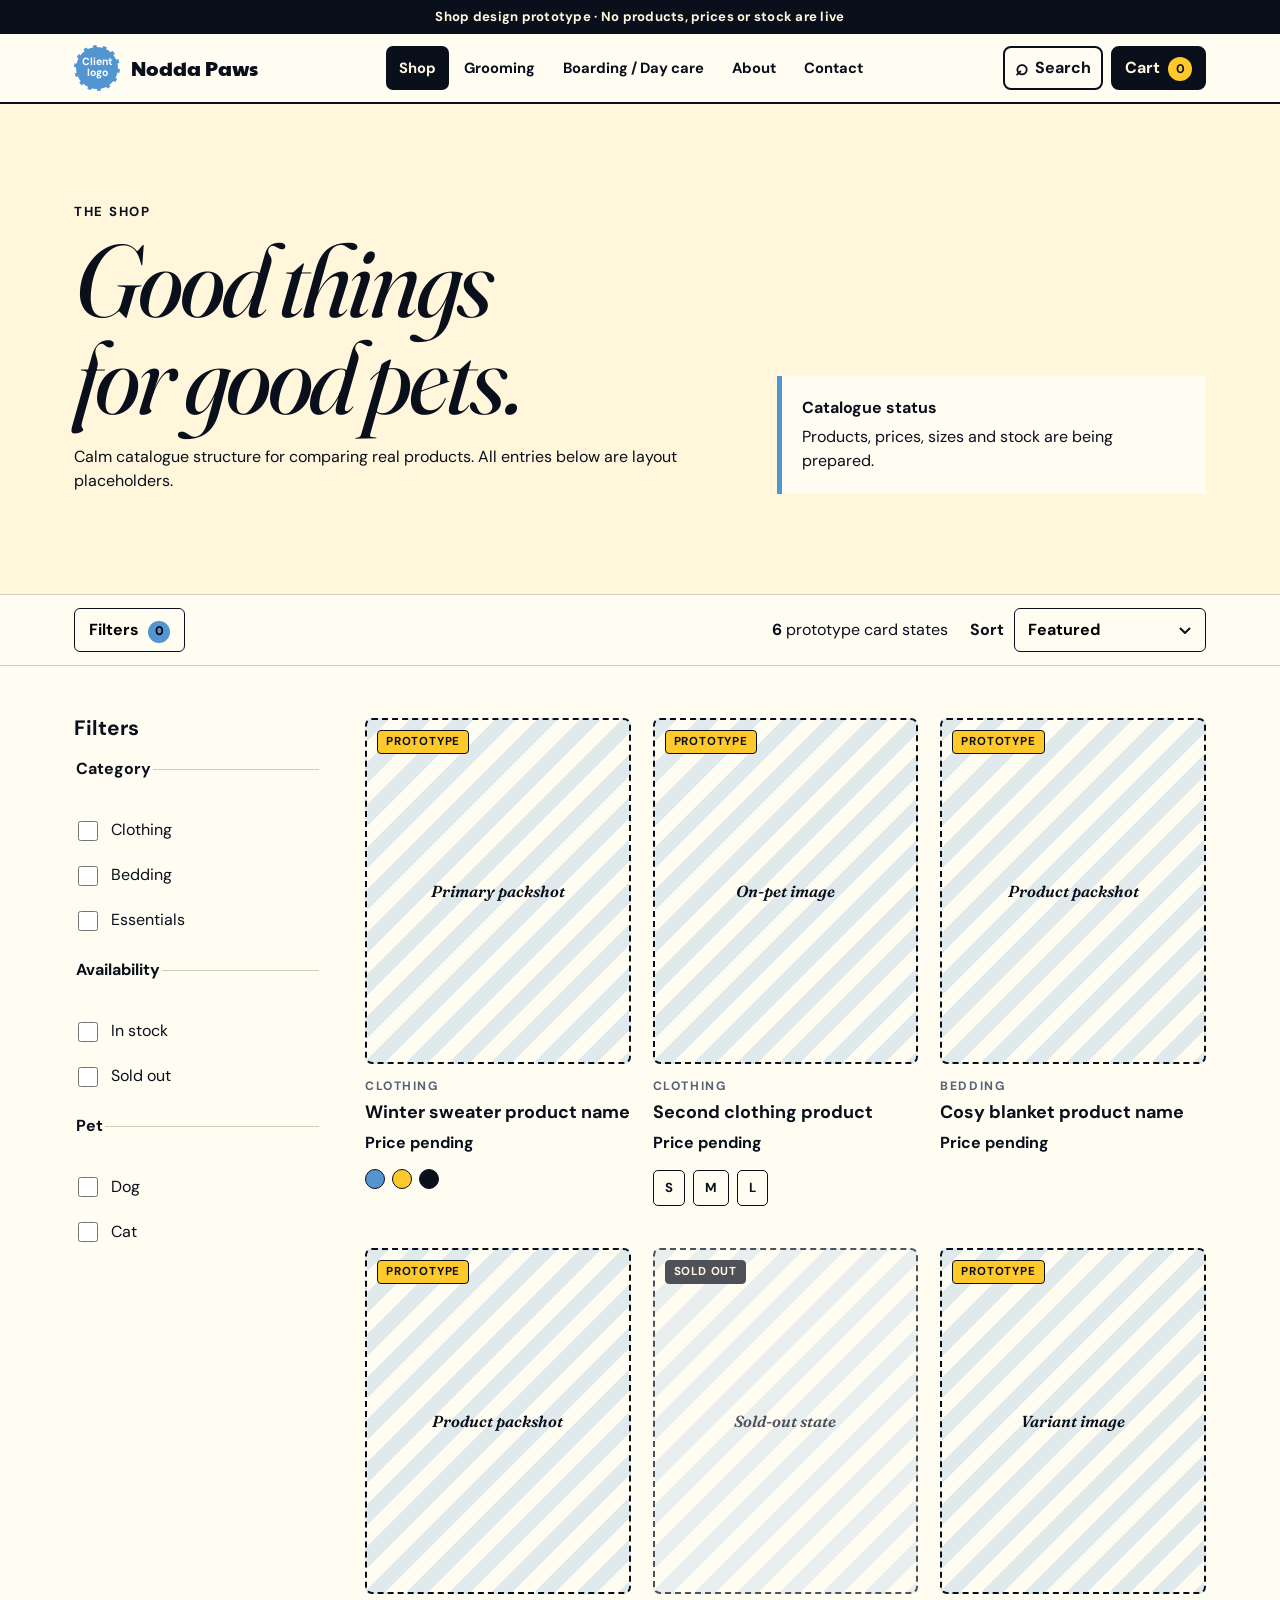
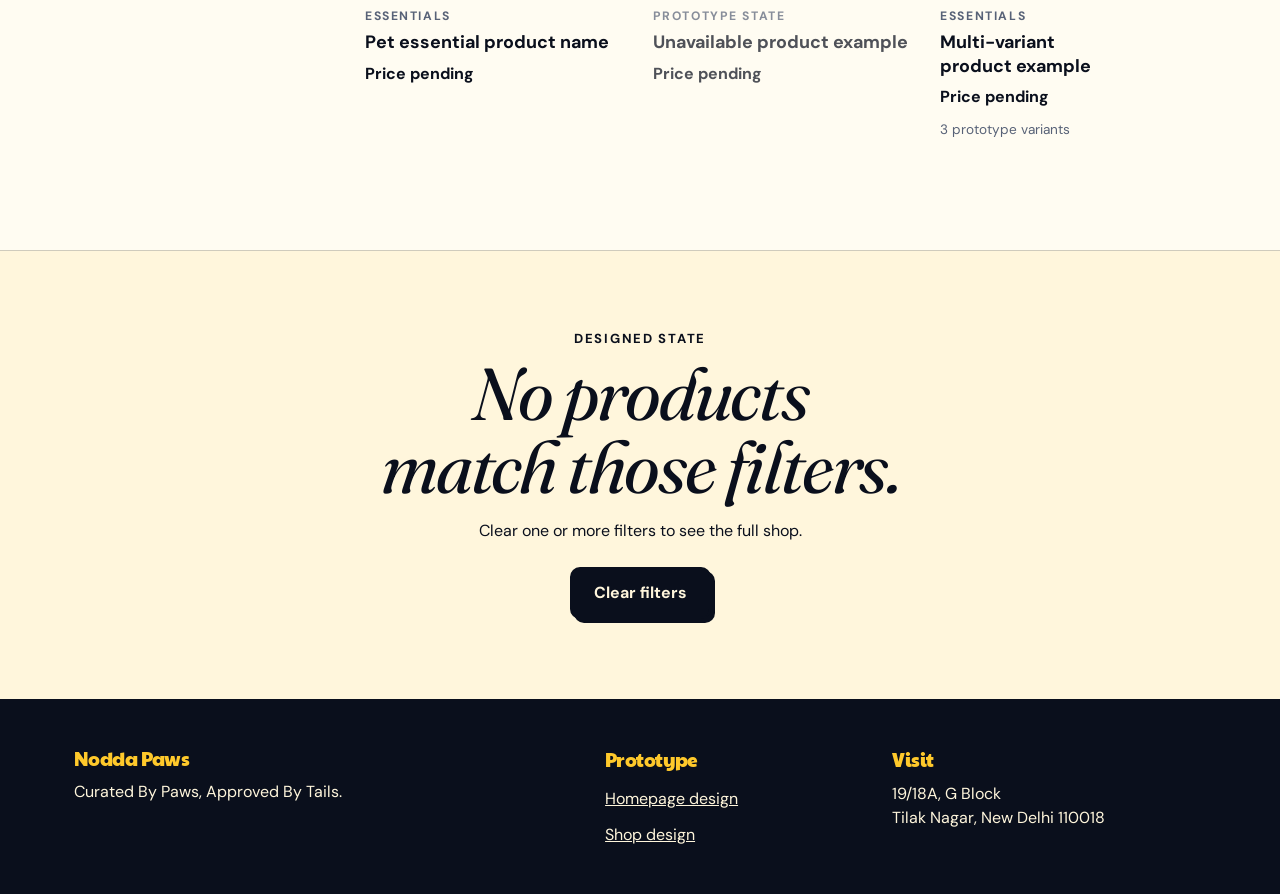
==== prototype/shop.html @ acd57733 "Start frontend design prototype Co-Authored-By: Codex <noreply@openai.com>" ====
<!doctype html>
<html lang="en-IN">
<head>
  <meta charset="utf-8">
  <meta name="viewport" content="width=device-width, initial-scale=1">
  <meta name="description" content="Shop listing design prototype for Nodda Paws.">
  <title>Shop — Nodda Paws design prototype</title>
  <link rel="preconnect" href="https://fonts.googleapis.com">
  <link rel="preconnect" href="https://fonts.gstatic.com" crossorigin>
  <link href="https://fonts.googleapis.com/css2?family=DM+Sans:opsz,wght@9..40,400;9..40,600;9..40,700&family=Fraunces:ital,opsz,wght@1,9..144,600&family=Paytone+One&display=swap" rel="stylesheet">
  <link rel="stylesheet" href="styles.css">
  <script src="app.js" defer></script>
</head>
<body class="catalogue-page">
  <a class="skip-link" href="#main">Skip to content</a>
  <div class="prototype-bar" role="note">Shop design prototype · No products, prices or stock are live</div>

  <header class="site-header catalogue-header" data-header>
    <div class="shell header-row">
      <a class="brand" href="index.html" aria-label="Nodda Paws prototype home">
        <span class="logo-placeholder" aria-hidden="true">Client<br>logo</span>
        <span class="brand-name">Nodda Paws</span>
      </a>
      <nav class="desktop-nav" aria-label="Primary navigation">
        <a href="shop.html" aria-current="page">Shop</a>
        <a href="index.html#services">Grooming</a>
        <a href="index.html#services">Boarding / Day care</a>
        <a href="index.html#about">About</a>
        <a href="index.html#visit">Contact</a>
      </nav>
      <div class="header-actions">
        <button class="icon-action search-trigger" type="button" aria-label="Open product search"><span aria-hidden="true">⌕</span><span class="action-label">Search</span></button>
        <button class="cart-action" type="button">Cart <span class="cart-count" aria-label="0 items">0</span></button>
        <button class="menu-trigger" type="button" aria-expanded="false" aria-controls="mobile-menu">Menu</button>
      </div>
    </div>
    <nav class="mobile-menu" id="mobile-menu" aria-label="Mobile navigation" hidden>
      <a href="shop.html">Shop</a><a href="index.html#services">Grooming</a><a href="index.html#services">Boarding / Day care</a><a href="index.html#about">About</a><a href="index.html#visit">Contact</a>
    </nav>
  </header>

  <main id="main">
    <section class="catalogue-hero">
      <div class="shell catalogue-hero-grid">
        <div>
          <p class="eyebrow">The shop</p>
          <h1>Good things for good pets.</h1>
          <p>Calm catalogue structure for comparing real products. All entries below are layout placeholders.</p>
        </div>
        <div class="catalogue-note">
          <strong>Catalogue status</strong>
          <span>Products, prices, sizes and stock are being prepared.</span>
        </div>
      </div>
    </section>

    <section class="catalogue-toolbar" aria-label="Product controls">
      <div class="shell toolbar-row">
        <button class="filter-trigger" type="button" aria-expanded="false" aria-controls="filter-panel">Filters <span class="filter-count">0</span></button>
        <p><strong>6</strong> prototype card states</p>
        <label class="sort-control">Sort
          <select>
            <option>Featured</option>
            <option>Price: low to high</option>
            <option>Price: high to low</option>
            <option>Newest</option>
          </select>
        </label>
      </div>
    </section>

    <div class="shell shop-layout">
      <aside class="filter-panel" id="filter-panel" aria-label="Product filters">
        <div class="filter-heading"><h2>Filters</h2><button class="filter-close" type="button">Close</button></div>
        <fieldset>
          <legend>Category</legend>
          <label><input type="checkbox"> Clothing</label>
          <label><input type="checkbox"> Bedding</label>
          <label><input type="checkbox"> Essentials</label>
        </fieldset>
        <fieldset>
          <legend>Availability</legend>
          <label><input type="checkbox"> In stock</label>
          <label><input type="checkbox"> Sold out</label>
        </fieldset>
        <fieldset>
          <legend>Pet</legend>
          <label><input type="checkbox"> Dog</label>
          <label><input type="checkbox"> Cat</label>
        </fieldset>
        <button class="button button-ink apply-filters" type="button">Apply prototype filters</button>
      </aside>

      <section class="catalogue-results" aria-labelledby="results-title">
        <h2 class="visually-hidden" id="results-title">Prototype products</h2>
        <div class="catalogue-grid">
          <article class="catalogue-card">
            <div class="catalogue-media photo-placeholder"><span>Primary packshot</span><span class="card-badge">Prototype</span></div>
            <div class="catalogue-card-info">
              <p class="product-kicker">Clothing</p><h3>Winter sweater product name</h3><p class="product-price">Price pending</p>
              <div class="swatches" aria-label="Colour options"><span class="swatch swatch-sky"></span><span class="swatch swatch-sun"></span><span class="swatch swatch-ink"></span></div>
            </div>
          </article>
          <article class="catalogue-card">
            <div class="catalogue-media photo-placeholder"><span>On-pet image</span><span class="card-badge">Prototype</span></div>
            <div class="catalogue-card-info">
              <p class="product-kicker">Clothing</p><h3>Second clothing product</h3><p class="product-price">Price pending</p>
              <div class="size-preview"><span>S</span><span>M</span><span>L</span></div>
            </div>
          </article>
          <article class="catalogue-card">
            <div class="catalogue-media photo-placeholder"><span>Product packshot</span><span class="card-badge">Prototype</span></div>
            <div class="catalogue-card-info"><p class="product-kicker">Bedding</p><h3>Cosy blanket product name</h3><p class="product-price">Price pending</p></div>
          </article>
          <article class="catalogue-card">
            <div class="catalogue-media photo-placeholder"><span>Product packshot</span><span class="card-badge">Prototype</span></div>
            <div class="catalogue-card-info"><p class="product-kicker">Essentials</p><h3>Pet essential product name</h3><p class="product-price">Price pending</p></div>
          </article>
          <article class="catalogue-card sold-out-card">
            <div class="catalogue-media photo-placeholder"><span>Sold-out state</span><span class="card-badge sold-out">Sold out</span></div>
            <div class="catalogue-card-info"><p class="product-kicker">Prototype state</p><h3>Unavailable product example</h3><p class="product-price">Price pending</p></div>
          </article>
          <article class="catalogue-card">
            <div class="catalogue-media photo-placeholder"><span>Variant image</span><span class="card-badge">Prototype</span></div>
            <div class="catalogue-card-info"><p class="product-kicker">Essentials</p><h3>Multi-variant product example</h3><p class="product-price">Price pending</p><p class="variant-note">3 prototype variants</p></div>
          </article>
        </div>
      </section>
    </div>

    <section class="catalogue-empty-preview">
      <div class="shell empty-state">
        <p class="eyebrow">Designed state</p>
        <h2>No products match those filters.</h2>
        <p>Clear one or more filters to see the full shop.</p>
        <button class="button button-ink" type="button">Clear filters</button>
      </div>
    </section>
  </main>

  <footer class="site-footer compact-footer">
    <div class="shell footer-grid">
      <div><h2>Nodda Paws</h2><p>Curated By Paws, Approved By Tails.</p></div>
      <div><h3>Prototype</h3><a href="index.html">Homepage design</a><a href="shop.html">Shop design</a></div>
      <div><h3>Visit</h3><p>19/18A, G Block<br>Tilak Nagar, New Delhi 110018</p></div>
    </div>
  </footer>

  <nav class="mobile-dock" aria-label="Quick actions"><a href="index.html">Home</a><a href="tel:+919650767651">Call</a><button type="button" class="dock-cart">Cart <span class="cart-count">0</span></button></nav>

  <dialog class="search-dialog" aria-labelledby="search-title">
    <form method="dialog" class="dialog-top"><h2 id="search-title">Search the shop</h2><button type="submit" class="close-button">Close</button></form>
    <label for="prototype-search">Product search prototype</label>
    <input id="prototype-search" type="search" placeholder="Try “winter sweater”" autocomplete="off">
    <p>Search connects to the real catalogue during the commerce build.</p>
  </dialog>
</body>
</html>
---- prototype/styles.css ----
:root {
  --sun: #ffc92b;
  --sun-soft: #f1dc49;
  --sky: #5395d0;
  --sky-dark: #2c6fae;
  --ink: #0a0f1c;
  --cream: #fff6dc;
  --paper: #fffcf2;
  --pink: #ff8dbf;
  --mist: #aebbd0;
  --line: 2.5px solid var(--ink);
  --shadow-sm: 4px 4px 0 var(--ink);
  --shadow-md: 8px 8px 0 var(--ink);
  --radius: 10px;
  --shell: 1200px;
  --gutter: clamp(18px, 4vw, 34px);
  --display: "Paytone One", system-ui, sans-serif;
  --body: "DM Sans", system-ui, sans-serif;
  --accent: "Fraunces", Georgia, serif;
}

* { box-sizing: border-box; }
html { scroll-behavior: smooth; }
body { margin: 0; background: var(--paper); color: var(--ink); font: 400 1rem/1.55 var(--body); }
body.menu-open { overflow: hidden; }
a { color: inherit; }
button, input, select { font: inherit; }
button, a { -webkit-tap-highlight-color: transparent; }
img, svg { display: block; max-width: 100%; }
:focus-visible { outline: 3px solid var(--ink); outline-offset: 3px; }
.poster-blue :focus-visible, .feed-section :focus-visible, .visit-section :focus-visible, .site-footer :focus-visible { outline-color: var(--sun); }
.shell { width: min(100%, var(--shell)); margin-inline: auto; padding-inline: var(--gutter); }
.visually-hidden { position: absolute; width: 1px; height: 1px; overflow: hidden; clip: rect(0 0 0 0); white-space: nowrap; }
.skip-link { position: fixed; z-index: 1000; left: 12px; top: -80px; padding: 12px 16px; background: var(--ink); color: white; }
.skip-link:focus { top: 12px; }

h1, h2, h3 { margin: 0; font-family: var(--display); font-weight: 400; letter-spacing: -.03em; text-wrap: balance; }
h1 { font-size: clamp(3.25rem, 9vw, 7rem); line-height: .9; }
h2 { font-size: clamp(2.35rem, 6vw, 4.6rem); line-height: .98; }
h3 { font-size: clamp(1.35rem, 2.5vw, 2rem); line-height: 1.05; }
p { margin: 0; }
.fraunces { font: italic 600 1.12rem/1.45 var(--accent); }
.eyebrow, .meta-label, .product-kicker { margin: 0 0 12px; font-size: .82rem; font-weight: 700; letter-spacing: .13em; line-height: 1.2; text-transform: uppercase; }
.dark-label, .light-label { display: inline-block; padding: 7px 10px; border-radius: 5px; }
.dark-label { background: var(--ink); color: var(--sun); }
.light-label { border: 2px solid currentColor; }
.large-copy { font-size: clamp(1.08rem, 2vw, 1.35rem); line-height: 1.55; }

.prototype-bar { min-height: 34px; display: grid; place-items: center; padding: 7px var(--gutter); background: var(--ink); color: var(--cream); font-size: .82rem; font-weight: 700; text-align: center; letter-spacing: .02em; }
.site-header { position: sticky; z-index: 50; top: 0; background: var(--sun); border-bottom: var(--line); }
.catalogue-header { background: var(--paper); }
.header-row { min-height: 68px; display: flex; align-items: center; justify-content: space-between; gap: 22px; }
.brand { display: flex; align-items: center; gap: 11px; text-decoration: none; min-width: max-content; }
.logo-placeholder { width: 46px; height: 46px; display: grid; place-items: center; border: 2px dashed currentColor; border-radius: 50%; background: var(--sky); color: white; font-size: .65rem; font-weight: 700; line-height: 1.05; text-align: center; }
.brand-name { font: 400 1.25rem/1 var(--display); }
.desktop-nav { display: flex; align-items: center; gap: 2px; }
.desktop-nav a { min-height: 44px; display: inline-flex; align-items: center; padding: 0 13px; border-radius: 7px; font-size: .92rem; font-weight: 700; text-decoration: none; }
.desktop-nav a:hover, .desktop-nav a[aria-current="page"] { background: var(--ink); color: var(--cream); }
.header-actions { display: flex; align-items: center; gap: 8px; }
.icon-action, .cart-action, .menu-trigger { min-height: 44px; border: 2px solid var(--ink); border-radius: 8px; background: transparent; color: var(--ink); font-weight: 700; text-decoration: none; cursor: pointer; }
.icon-action { display: inline-flex; align-items: center; gap: 7px; padding: 0 10px; }
.icon-action > span:first-child { font-size: 1.4rem; line-height: 1; }
.cart-action { padding: 0 12px; background: var(--ink); color: var(--cream); }
.cart-count { min-width: 24px; min-height: 24px; display: inline-grid; place-items: center; margin-left: 4px; border-radius: 50%; background: var(--sun); color: var(--ink); font-size: .78rem; }
.menu-trigger { display: none; padding: 0 14px; }
.mobile-menu { position: absolute; z-index: 40; top: 100%; left: 0; right: 0; height: calc(100dvh - 62px); padding: 22px var(--gutter) 100px; background: var(--sun); overflow: auto; }
.mobile-menu a { min-height: 62px; display: flex; align-items: center; border-bottom: 2px solid var(--ink); font: 400 1.8rem/1 var(--display); text-decoration: none; }

.button { min-height: 52px; display: inline-flex; align-items: center; justify-content: center; padding: 0 22px; border: var(--line); border-radius: var(--radius); font-weight: 700; text-align: center; text-decoration: none; box-shadow: var(--shadow-sm); transition: transform 160ms ease, box-shadow 160ms ease; }
.button:hover { transform: translate(-2px, -2px); box-shadow: 6px 6px 0 var(--ink); }
.button:active { transform: translate(3px, 3px); box-shadow: 1px 1px 0 var(--ink); }
.button-ink { background: var(--ink); color: var(--cream); }
.button-paper { background: var(--paper); color: var(--ink); }
.button-sun { background: var(--sun); color: var(--ink); }
.button-sky { background: var(--sky); color: var(--ink); }
.button-outline-light { border-color: var(--cream); background: transparent; color: var(--cream); box-shadow: 4px 4px 0 var(--cream); }
.button-outline-light:hover { box-shadow: 6px 6px 0 var(--cream); }
.button-row { display: flex; flex-wrap: wrap; gap: 14px; }
.text-link { min-height: 44px; display: inline-flex; align-items: center; font-weight: 700; text-underline-offset: 5px; text-decoration-thickness: 2px; }

.hero { position: relative; min-height: 720px; padding: 110px 0 0; overflow: hidden; isolation: isolate; background: var(--sun); }
.hero::before { content: ""; position: absolute; z-index: -1; inset: 0; background: radial-gradient(circle, rgba(10,15,28,.18) 1.2px, transparent 1.4px) 0 0 / 17px 17px; mask-image: linear-gradient(120deg, transparent 35%, black); }
.awning { position: absolute; left: 0; right: 0; top: 0; height: 54px; background: repeating-linear-gradient(90deg, var(--sky) 0 48px, var(--cream) 48px 96px); border-bottom: 4px solid var(--ink); }
.awning::after { content: ""; position: absolute; inset: 28px 0 -22px; background: radial-gradient(circle at 24px 0, var(--sky) 23px, transparent 24px) 0 0 / 96px 48px repeat-x, radial-gradient(circle at 72px 0, var(--cream) 23px, transparent 24px) 0 0 / 96px 48px repeat-x; }
.hero-grid { display: grid; grid-template-columns: minmax(0, 1.15fr) minmax(380px, .85fr); align-items: end; gap: clamp(40px, 6vw, 88px); }
.hero-copy { padding-bottom: 88px; }
.hero h1 { max-width: 10ch; margin-bottom: 24px; text-shadow: 3px 3px 0 var(--cream); }
.hero h1 span { display: inline-block; margin-top: .08em; padding: 0 .12em .08em; border-radius: 5px; background: var(--sky); color: var(--cream); text-shadow: none; transform: rotate(-1deg); }
.hero-intro { max-width: 38rem; margin-bottom: 28px; font-size: clamp(1.05rem, 2vw, 1.3rem); font-weight: 600; }
.rating-badge { width: fit-content; min-height: 48px; display: flex; align-items: center; gap: 12px; margin-top: 26px; padding: 8px 13px; border: var(--line); border-radius: 8px; background: var(--cream); box-shadow: var(--shadow-sm); text-decoration: none; font-size: .88rem; }
.rating-badge small { display: block; color: #51596b; font-size: .75rem; }
.stars { color: #a94930; letter-spacing: .04em; }
.hero-visual { position: relative; min-height: 570px; display: grid; align-items: end; justify-items: center; }
.door-frame { width: min(100%, 380px); height: 520px; padding: 18px 18px 0; border: 7px solid var(--ink); border-bottom: 0; border-radius: 190px 190px 0 0; background: var(--sky); box-shadow: 0 0 0 10px var(--cream), 0 0 0 14px var(--ink); }
.door-frame .photo-placeholder { width: 100%; height: 100%; border-radius: 170px 170px 0 0; }
.sticker, .tag { position: absolute; z-index: 2; border: var(--line); box-shadow: var(--shadow-sm); font-weight: 700; }
.sticker { top: 13%; right: -2%; padding: 9px 13px; border-radius: 7px; text-transform: uppercase; letter-spacing: .08em; transform: rotate(7deg); }
.sticker-pink { background: var(--pink); }
.tag { top: 23%; left: -10%; padding: 11px 15px 11px 32px; border-radius: 8px 8px 8px 30px; background: var(--cream); transform: rotate(-8deg); }
.tag::before { content: ""; position: absolute; left: 11px; top: 50%; width: 10px; height: 10px; margin-top: -5px; border-radius: 50%; background: var(--ink); }

.ticker { position: relative; z-index: 3; margin-top: -4px; overflow: hidden; border-block: 3px solid var(--ink); background: var(--ink); color: var(--sun); box-shadow: 0 6px 0 var(--sky); font: 400 clamp(1.1rem, 2.5vw, 1.55rem)/1 var(--display); white-space: nowrap; transform: rotate(-.7deg); }
.ticker div { width: max-content; padding: 17px 12px; }
.ticker b { padding-inline: 17px; color: var(--pink); }

.practical { padding: 58px 0 44px; background: var(--cream); }
.practical-grid { display: grid; grid-template-columns: 1.45fr .8fr .85fr auto; border: var(--line); border-radius: 12px; background: var(--paper); box-shadow: var(--shadow-md); overflow: hidden; }
.practical-grid > div { min-height: 118px; display: flex; flex-direction: column; justify-content: center; padding: 20px 22px; border-right: 2px dashed var(--ink); }
.practical-grid > div:last-child { border-right: 0; }
.practical-grid a:not(.button) { font-weight: 700; }
.meta-label { color: var(--sky-dark); }

.section { padding: clamp(76px, 9vw, 126px) 0; }
.section-heading { max-width: 780px; margin-bottom: 44px; }
.section-heading > p:last-child { max-width: 52ch; margin-top: 18px; }
.split-heading { max-width: none; display: grid; grid-template-columns: minmax(0, 1.4fr) minmax(260px, .6fr); align-items: end; gap: 50px; }
.heading-note { padding-bottom: 6px; }
.heading-note .text-link { margin-top: 10px; }

.shop-preview { background: var(--cream); }
.collection-banner { display: flex; align-items: end; justify-content: space-between; gap: 40px; margin-bottom: 48px; padding: clamp(26px, 5vw, 50px); border: var(--line); border-radius: 12px; background: var(--sky); box-shadow: var(--shadow-md); }
.collection-banner h3 { max-width: 10ch; margin-bottom: 12px; font-size: clamp(2.4rem, 5vw, 5rem); color: var(--cream); text-shadow: 3px 3px 0 var(--ink); }
.collection-banner p:not(.eyebrow) { max-width: 45ch; }
.product-grid { display: grid; grid-template-columns: repeat(3, 1fr); gap: 28px; align-items: start; }
.product-card { min-width: 0; }
.product-card:nth-child(2) { margin-top: 38px; }
.product-media, .catalogue-media { position: relative; aspect-ratio: 4 / 5; border: 2px solid var(--ink); border-radius: 7px; background: var(--paper); overflow: hidden; }
.product-info { padding: 18px 2px 0; }
.product-info h3, .catalogue-card h3 { font: 700 1.12rem/1.3 var(--body); letter-spacing: 0; }
.product-kicker { margin-bottom: 8px; color: #586277; font-size: .76rem; }
.product-price { margin-top: 7px; font-weight: 700; }
.chip-row, .size-preview { display: flex; flex-wrap: wrap; gap: 8px; margin-top: 14px; }
.chip-row span, .size-preview span { min-height: 36px; display: inline-flex; align-items: center; padding: 0 11px; border: 1.5px solid var(--ink); border-radius: 5px; font-size: .82rem; font-weight: 700; }

.photo-placeholder { display: grid; place-items: center; padding: 18px; border: 2px dashed currentColor; background: repeating-linear-gradient(135deg, rgba(83,149,208,.18) 0 15px, transparent 15px 30px), var(--paper); color: var(--ink); font: italic 600 1rem/1.4 var(--accent); text-align: center; }
.photo-placeholder-dark { background: repeating-linear-gradient(135deg, rgba(255,255,255,.07) 0 15px, transparent 15px 30px), var(--ink); color: var(--cream); }

.poster-blue { position: relative; background: var(--sky); color: var(--ink); overflow: hidden; }
.poster-blue::before { content: ""; position: absolute; inset: 0; background: radial-gradient(circle, rgba(255,246,220,.19) 1.2px, transparent 1.4px) 0 0 / 18px 18px; mask-image: linear-gradient(160deg, black, transparent 65%); pointer-events: none; }
.light-heading { color: var(--cream); }
.service-grid { position: relative; display: grid; grid-template-columns: repeat(3, 1fr); gap: 28px; align-items: start; }
.service-card { min-height: 390px; display: flex; flex-direction: column; align-items: flex-start; padding: 27px; border: var(--line); border-radius: 12px; background: var(--cream); box-shadow: var(--shadow-md); }
.service-card.stepped { margin-top: 42px; }
.service-word { margin-bottom: 30px; color: transparent; font: 400 clamp(2.5rem, 5vw, 4.6rem)/.9 var(--display); -webkit-text-stroke: 2px var(--ink); }
.service-card h3 { margin-bottom: 14px; }
.service-card p { margin-bottom: 25px; }
.service-card .button { margin-top: auto; }

.grooming-feature { background: var(--paper); }
.feature-grid { display: grid; grid-template-columns: minmax(0, .9fr) minmax(0, 1.1fr); align-items: center; gap: clamp(48px, 8vw, 110px); }
.photo-placeholder-tall { position: relative; min-height: 580px; border: var(--line); border-radius: 9px; box-shadow: 10px 10px 0 var(--sky); transform: rotate(-1deg); }
.photo-placeholder-tall .tape { position: absolute; left: 50%; bottom: -17px; min-width: 200px; padding: 9px 14px; border: 1px solid var(--ink); background: var(--pink); color: var(--ink); transform: translateX(-50%) rotate(2deg); }
.feature-copy h2 { max-width: 10ch; margin-bottom: 25px; }
.feature-copy .large-copy { margin-bottom: 25px; }
.plain-list { display: grid; gap: 10px; margin: 0 0 30px; padding: 0; list-style: none; }
.plain-list li { position: relative; padding-left: 26px; }
.plain-list li::before { content: "✦"; position: absolute; left: 0; color: var(--sky-dark); }

.feed-section { background: var(--ink); color: var(--cream); }
.reel-rail { display: grid; grid-template-columns: repeat(3, 1fr); gap: 24px; }
.reel-card h3 { margin: 20px 0 8px; font: 700 1.1rem/1.2 var(--body); letter-spacing: 0; }
.reel-card p { color: var(--mist); }
.reel-poster { min-height: 470px; align-content: center; gap: 16px; border: 2px solid var(--cream); border-radius: 12px; box-shadow: 6px 6px 0 var(--sun); }
.play-button { width: 70px; height: 70px; border: 3px solid var(--ink); border-radius: 50%; background: var(--sun); color: var(--ink); font-weight: 700; cursor: pointer; }

.notice-section { background: var(--sun); }
.notice-grid { display: grid; grid-template-columns: .85fr 1.15fr; align-items: center; gap: clamp(40px, 8vw, 110px); }
.offer-ticket { position: relative; padding: 35px 38px 35px 50px; border: var(--line); border-radius: 12px; background: var(--sky-dark); color: var(--cream); box-shadow: var(--shadow-md); overflow: hidden; }
.offer-ticket::before { content: ""; position: absolute; left: 25px; top: 18px; bottom: 18px; border-left: 3px dashed rgba(255,255,255,.35); }
.offer-ticket h3 { margin: 16px 0 12px; }
.status-label { display: inline-flex; padding: 6px 10px; border: 2px solid var(--ink); border-radius: 5px; background: var(--sun); color: var(--ink); font-size: .8rem; font-weight: 700; letter-spacing: .09em; text-transform: uppercase; }
.light-link { color: var(--sun); }

.community { background: var(--cream); }
.community-grid { display: grid; grid-template-columns: 1.05fr .95fr; align-items: center; gap: clamp(50px, 8vw, 110px); }
.community-collage { position: relative; min-height: 560px; }
.polaroid { position: absolute; border: 12px solid var(--paper); border-bottom-width: 54px; box-shadow: var(--shadow-md); }
.polaroid-large { inset: 0 20% 12% 0; transform: rotate(-2deg); }
.polaroid-small { width: 48%; height: 45%; right: 0; bottom: 0; transform: rotate(4deg); }
.tape-strip { position: absolute; z-index: 3; top: -7px; left: 28%; width: 100px; height: 30px; border: 1px solid rgba(10,15,28,.25); background: rgba(255,141,191,.85); transform: rotate(-4deg); }
.community h2 { margin-bottom: 24px; }
.community .large-copy { margin-bottom: 18px; }

.questions { background: var(--paper); }
.question-layout { display: grid; grid-template-columns: .72fr 1.28fr; gap: clamp(50px, 9vw, 130px); }
.accordion { border-top: var(--line); }
.accordion details { border-bottom: var(--line); }
.accordion summary { min-height: 72px; display: flex; align-items: center; justify-content: space-between; gap: 18px; font: 400 1.25rem/1.2 var(--display); cursor: pointer; list-style: none; }
.accordion summary::-webkit-details-marker { display: none; }
.accordion summary::after { content: "+"; width: 36px; height: 36px; flex: 0 0 36px; display: grid; place-items: center; border: 2px solid var(--ink); border-radius: 6px; background: var(--sun); font: 700 1.4rem/1 var(--body); }
.accordion details[open] summary::after { content: "−"; }
.accordion details p { max-width: 60ch; padding: 0 52px 24px 0; }

.visit-section { background: var(--ink); color: var(--cream); }
.visit-grid { display: grid; grid-template-columns: 1.1fr .9fr; align-items: center; gap: clamp(50px, 8vw, 110px); }
.visit-grid h2 { max-width: 12ch; margin-bottom: 20px; }
.visit-grid .large-copy { max-width: 42ch; margin-bottom: 30px; color: var(--mist); }
.map-placeholder { position: relative; min-height: 360px; display: grid; place-content: center; gap: 8px; padding: 24px; border: 3px solid var(--cream); border-radius: 12px; color: var(--cream); box-shadow: 8px 8px 0 var(--sun); text-align: center; text-decoration: none; overflow: hidden; }
.map-grid { position: absolute; inset: 0; opacity: .25; background: linear-gradient(rgba(255,255,255,.45) 2px, transparent 2px) 0 0 / 34px 34px, linear-gradient(90deg, rgba(255,255,255,.45) 2px, transparent 2px) 0 0 / 34px 34px; }
.map-placeholder > *:not(.map-grid) { position: relative; }

.site-footer { padding: 66px 0 40px; background: var(--ink); color: var(--cream); overflow: hidden; }
.footer-display { margin: 0 0 55px; color: transparent; font: 400 clamp(4rem, 14vw, 11rem)/.8 var(--display); letter-spacing: -.05em; white-space: nowrap; -webkit-text-stroke: 2px rgba(255,246,220,.3); }
.footer-grid { display: grid; grid-template-columns: 1.4fr .7fr .9fr; gap: 42px; }
.footer-grid h2, .footer-grid h3 { margin-bottom: 12px; color: var(--sun); }
.footer-grid h2, .footer-grid h3 { font-size: 1.2rem; font-family: var(--display); }
.footer-grid a { min-height: 36px; display: flex; align-items: center; width: fit-content; }
.fine-print { margin-top: 46px; color: var(--mist); font-size: .86rem; }
.compact-footer { padding-top: 50px; }

.mobile-dock { display: none; }
.search-dialog { width: min(92vw, 620px); padding: 26px; border: 3px solid var(--ink); border-radius: 12px; background: var(--cream); color: var(--ink); box-shadow: 10px 10px 0 var(--ink); }
.search-dialog::backdrop { background: rgba(10,15,28,.74); }
.dialog-top { display: flex; align-items: center; justify-content: space-between; gap: 24px; margin-bottom: 24px; }
.dialog-top h2 { font-size: 2rem; }
.close-button { min-height: 44px; padding: 0 13px; border: 2px solid var(--ink); border-radius: 7px; background: transparent; cursor: pointer; font-weight: 700; }
.search-dialog label { display: block; margin-bottom: 8px; font-weight: 700; }
.search-dialog input { width: 100%; min-height: 52px; padding: 0 14px; border: 2px solid var(--ink); border-radius: 7px; background: var(--paper); font-size: 1rem; }
.search-dialog p { margin-top: 14px; }

/* Catalogue */
.catalogue-page { background: var(--paper); }
.catalogue-hero { padding: clamp(60px, 8vw, 100px) 0; border-bottom: 1px solid #cfcbbd; background: var(--cream); }
.catalogue-hero-grid { display: grid; grid-template-columns: minmax(0, 1.2fr) minmax(260px, .8fr); align-items: end; gap: 60px; }
.catalogue-hero h1 { max-width: 10ch; margin-bottom: 18px; font-family: var(--accent); font-style: italic; font-size: clamp(3.5rem, 8vw, 6.5rem); line-height: .95; }
.catalogue-hero p:not(.eyebrow) { max-width: 56ch; }
.catalogue-note { display: grid; gap: 4px; padding: 20px; border-left: 5px solid var(--sky); background: var(--paper); }
.catalogue-toolbar { position: sticky; z-index: 20; top: 68px; border-bottom: 1px solid #cfcbbd; background: rgba(255,252,242,.96); backdrop-filter: blur(10px); }
.toolbar-row { min-height: 70px; display: flex; align-items: center; gap: 22px; }
.toolbar-row > p { margin-left: auto; }
.filter-trigger, .filter-close { min-height: 44px; padding: 0 14px; border: 1.5px solid var(--ink); border-radius: 6px; background: var(--paper); font-weight: 700; cursor: pointer; }
.filter-count { min-width: 22px; min-height: 22px; display: inline-grid; place-items: center; margin-left: 5px; border-radius: 50%; background: var(--sky); font-size: .78rem; }
.sort-control { display: flex; align-items: center; gap: 10px; font-weight: 700; }
.sort-control select { min-height: 44px; padding: 0 42px 0 13px; border: 1.5px solid var(--ink); border-radius: 6px; background: var(--paper) url("data:image/svg+xml,%3Csvg xmlns='http://www.w3.org/2000/svg' width='12' height='7'%3E%3Cpath d='m1 1 5 5 5-5' fill='none' stroke='%230a0f1c' stroke-width='2'/%3E%3C/svg%3E") no-repeat right 14px center; appearance: none; }
.shop-layout { display: grid; grid-template-columns: 245px minmax(0, 1fr); gap: 46px; padding-top: 52px; padding-bottom: 110px; }
.filter-panel { align-self: start; position: sticky; top: 155px; }
.filter-heading { display: flex; align-items: center; justify-content: space-between; margin-bottom: 18px; }
.filter-heading h2 { font: 700 1.3rem/1 var(--body); letter-spacing: 0; }
.filter-close { display: none; }
.filter-panel fieldset { display: grid; gap: 11px; margin: 0; padding: 20px 0; border: 0; border-top: 1px solid #cfcbbd; }
.filter-panel legend { margin-bottom: 12px; font-weight: 700; }
.filter-panel label { min-height: 34px; display: flex; align-items: center; gap: 10px; }
.filter-panel input { width: 20px; height: 20px; accent-color: var(--sky-dark); }
.apply-filters { display: none; width: 100%; }
.catalogue-grid { display: grid; grid-template-columns: repeat(3, 1fr); gap: 42px 22px; }
.catalogue-card { min-width: 0; }
.catalogue-media { aspect-ratio: 4 / 5.2; }
.card-badge { position: absolute; left: 10px; top: 10px; padding: 5px 8px; border: 1.5px solid var(--ink); border-radius: 4px; background: var(--sun); font: 700 .72rem/1 var(--body); letter-spacing: .07em; text-transform: uppercase; }
.card-badge.sold-out { background: var(--ink); color: var(--cream); }
.catalogue-card-info { padding-top: 15px; }
.swatches { display: flex; gap: 7px; margin-top: 13px; }
.swatch { width: 20px; height: 20px; border: 1px solid var(--ink); border-radius: 50%; }
.swatch-sky { background: var(--sky); }.swatch-sun { background: var(--sun); }.swatch-ink { background: var(--ink); }
.sold-out-card { opacity: .72; }
.variant-note { margin-top: 9px; color: #586277; font-size: .85rem; }
.catalogue-empty-preview { padding: 80px 0; border-top: 1px solid #cfcbbd; background: var(--cream); }
.empty-state { max-width: 680px; text-align: center; }
.empty-state h2 { margin-bottom: 16px; font-family: var(--accent); font-style: italic; }
.empty-state .button { margin-top: 24px; }

@media (max-width: 980px) {
  .desktop-nav { display: none; }
  .menu-trigger { display: inline-flex; align-items: center; }
  .hero-grid { grid-template-columns: 1fr 380px; gap: 28px; }
  .hero h1 { font-size: clamp(3.4rem, 8vw, 5.5rem); }
  .practical-grid { grid-template-columns: 1.3fr 1fr; }
  .practical-grid > div:nth-child(2) { border-right: 0; }
  .practical-grid > div:nth-child(-n+2) { border-bottom: 2px dashed var(--ink); }
  .product-grid, .service-grid, .reel-rail { grid-template-columns: repeat(2, 1fr); }
  .product-card:nth-child(2), .service-card.stepped { margin-top: 0; }
  .product-card-featured, .service-card:last-child, .reel-card:last-child { grid-column: 1 / -1; max-width: calc(50% - 14px); }
  .shop-layout { grid-template-columns: 210px minmax(0, 1fr); gap: 30px; }
  .catalogue-grid { grid-template-columns: repeat(2, 1fr); }
}

@media (min-width: 981px) {
  .hero { padding-top: 86px; }
  .hero h1 { font-size: clamp(4.5rem, 6.5vw, 5.4rem); }
  .hero-copy { padding-bottom: 58px; }
  .hero-visual { min-height: 520px; }
  .door-frame { width: min(100%, 340px); height: 470px; }
}

@media (max-width: 720px) {
  body { padding-bottom: 64px; }
  .prototype-bar { font-size: .75rem; }
  .site-header { top: 0; }
  .header-row { min-height: 62px; }
  .brand-name, .action-label, .header-actions > .cart-action { display: none; }
  .logo-placeholder { width: 42px; height: 42px; }
  .hero { min-height: auto; padding-top: 94px; }
  .hero-grid { grid-template-columns: 1fr; }
  .hero-copy { padding-bottom: 28px; }
  .hero h1 { font-size: clamp(3.15rem, 15vw, 5rem); }
  .hero-visual { min-height: 430px; }
  .door-frame { width: 250px; height: 360px; padding: 13px 13px 0; border-width: 5px; border-radius: 125px 125px 0 0; box-shadow: 0 0 0 7px var(--cream), 0 0 0 10px var(--ink); }
  .door-frame .photo-placeholder { border-radius: 110px 110px 0 0; }
  .sticker { right: 2%; top: 12%; }
  .tag { left: 0; top: 24%; }
  .rating-badge { width: 100%; align-items: flex-start; }
  .ticker { font-size: 1rem; }
  .practical { padding-top: 48px; }
  .practical-grid { grid-template-columns: 1fr; box-shadow: 5px 5px 0 var(--ink); }
  .practical-grid > div { min-height: 100px; border-right: 0; border-bottom: 2px dashed var(--ink); }
  .practical-grid > div:nth-child(2) { border-bottom: 2px dashed var(--ink); }
  .practical-grid > div:last-child { border-bottom: 0; }
  .section { padding-block: 74px; }
  .split-heading, .feature-grid, .notice-grid, .community-grid, .question-layout, .visit-grid, .catalogue-hero-grid { grid-template-columns: 1fr; gap: 34px; }
  .section-heading { margin-bottom: 34px; }
  .collection-banner { display: grid; gap: 25px; padding: 25px; box-shadow: 5px 5px 0 var(--ink); }
  .collection-banner h3 { font-size: 2.9rem; }
  .product-grid, .service-grid { grid-template-columns: 1fr; gap: 34px; }
  .product-card-featured, .service-card:last-child { grid-column: auto; max-width: none; }
  .product-media { aspect-ratio: 4 / 4.8; }
  .service-card { min-height: 340px; box-shadow: 5px 5px 0 var(--ink); }
  .service-word { font-size: 3.8rem; }
  .photo-placeholder-tall { min-height: 430px; box-shadow: 6px 6px 0 var(--sky); }
  .reel-rail { display: flex; gap: 20px; margin-inline: calc(var(--gutter) * -1); padding: 4px var(--gutter) 18px; overflow-x: auto; scroll-snap-type: x mandatory; }
  .reel-card { min-width: 78vw; scroll-snap-align: start; }
  .reel-card:last-child { grid-column: auto; max-width: none; }
  .reel-poster { min-height: 480px; }
  .community-collage { min-height: 430px; }
  .polaroid-large { right: 12%; }
  .questions h2 { margin-bottom: 10px; }
  .accordion summary { font-size: 1.1rem; }
  .visit-grid h2 { font-size: 2.7rem; }
  .map-placeholder { min-height: 280px; box-shadow: 6px 6px 0 var(--sun); }
  .footer-display { margin-bottom: 42px; font-size: 4.5rem; }
  .footer-grid { grid-template-columns: 1fr; gap: 30px; }
  .mobile-dock { position: fixed; z-index: 80; left: 0; right: 0; bottom: 0; min-height: 64px; display: grid; grid-template-columns: repeat(3, 1fr); border-top: 3px solid var(--ink); background: var(--ink); }
  .mobile-dock a, .mobile-dock button { display: flex; align-items: center; justify-content: center; border: 0; background: var(--ink); color: var(--cream); font-weight: 700; text-decoration: none; }
  .mobile-dock > :first-child { background: var(--sun); color: var(--ink); }
  .mobile-dock button { font: inherit; cursor: pointer; }
  .catalogue-toolbar { top: 62px; }
  .toolbar-row { min-height: 64px; }
  .toolbar-row > p { display: none; }
  .sort-control { margin-left: auto; font-size: 0; }
  .sort-control select { font-size: .9rem; }
  .shop-layout { display: block; padding-top: 34px; }
  .filter-panel { position: fixed; z-index: 100; inset: 0; display: none; padding: 24px var(--gutter) 100px; background: var(--paper); overflow: auto; }
  .filter-panel.open { display: block; }
  .filter-close, .apply-filters { display: inline-flex; align-items: center; justify-content: center; }
  .catalogue-grid { grid-template-columns: repeat(2, minmax(0, 1fr)); gap: 34px 14px; }
  .catalogue-card h3 { font-size: .96rem; }
  .catalogue-media { aspect-ratio: 4 / 5; padding: 8px; font-size: .85rem; }
  .catalogue-card-info { padding-top: 12px; }
  .catalogue-card .product-kicker { font-size: .69rem; }
  .compact-footer { padding-bottom: 90px; }
}

@media (max-width: 380px) {
  .button-row { display: grid; }
  .button-row .button { width: 100%; }
  .catalogue-grid { grid-template-columns: 1fr; }
}

@media (prefers-reduced-motion: reduce) {
  html { scroll-behavior: auto; }
  *, *::before, *::after { scroll-behavior: auto !important; transition-duration: .01ms !important; animation-duration: .01ms !important; animation-iteration-count: 1 !important; }
}
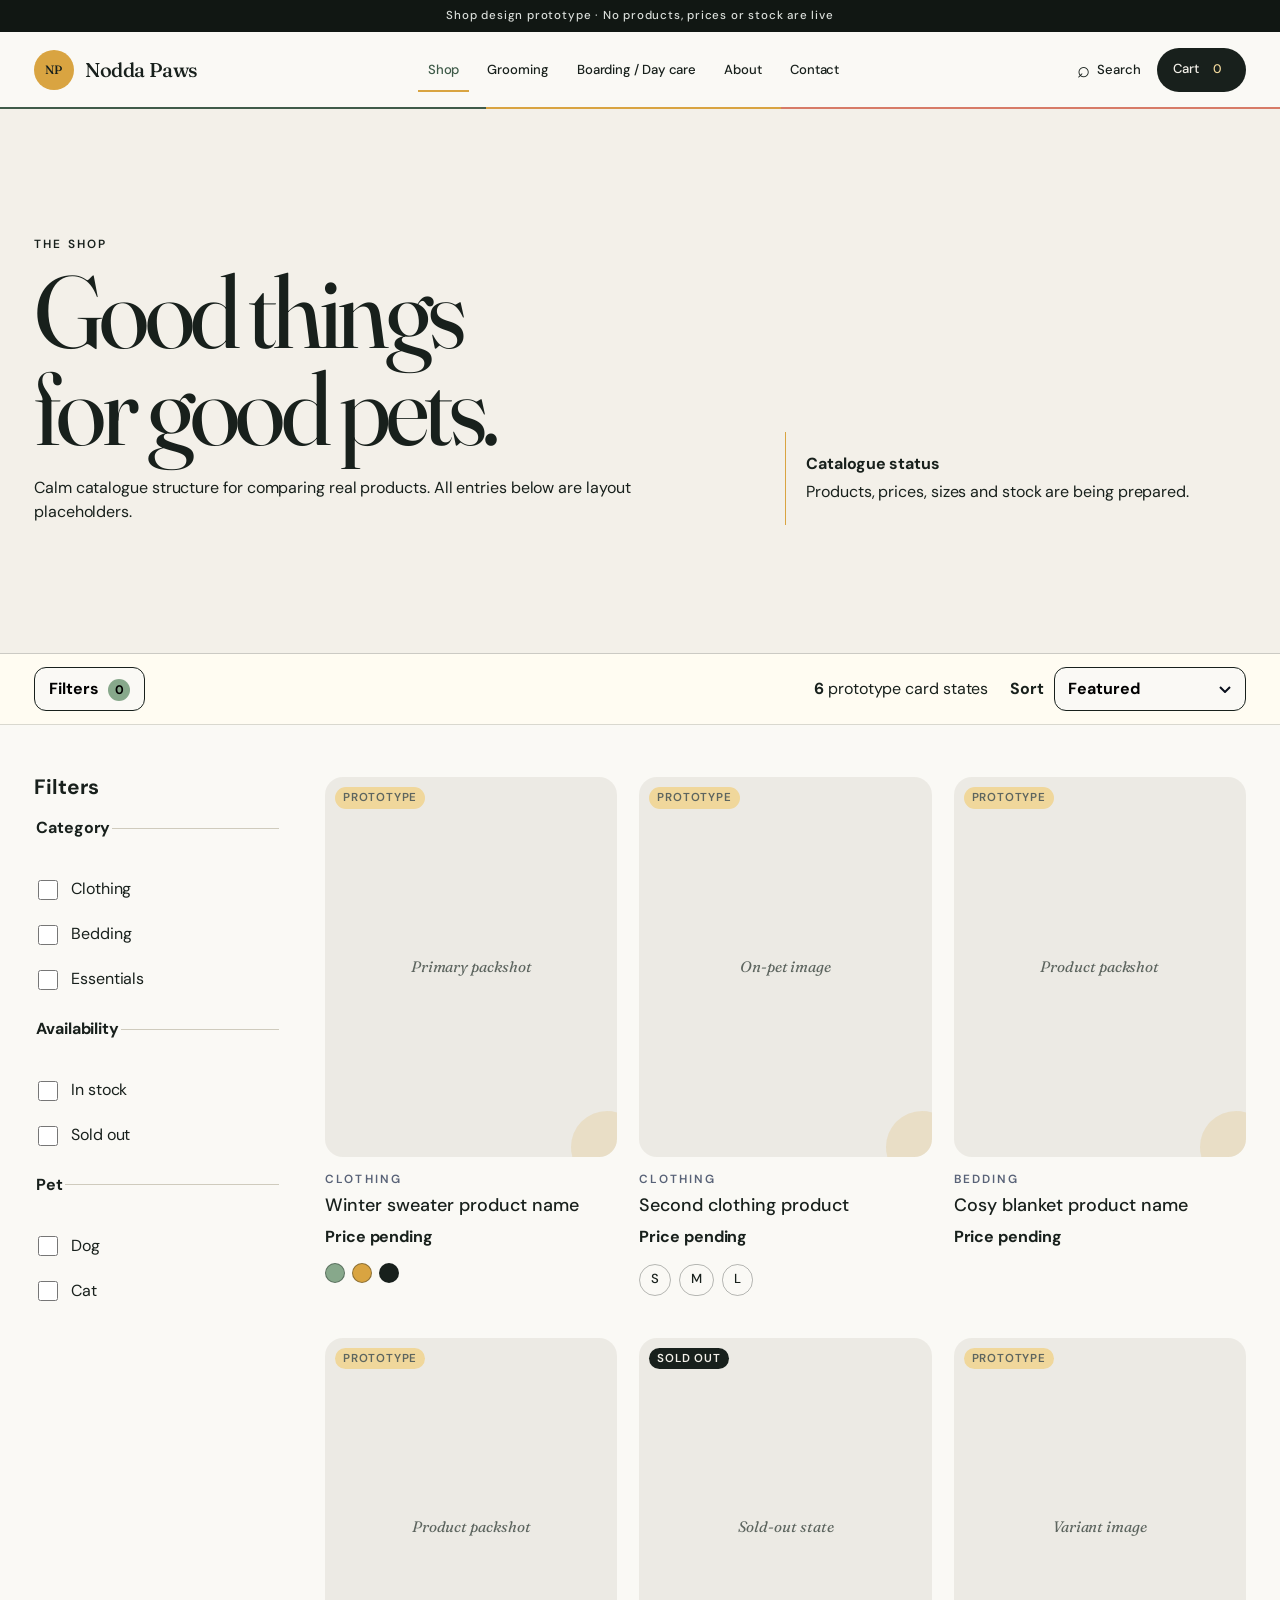
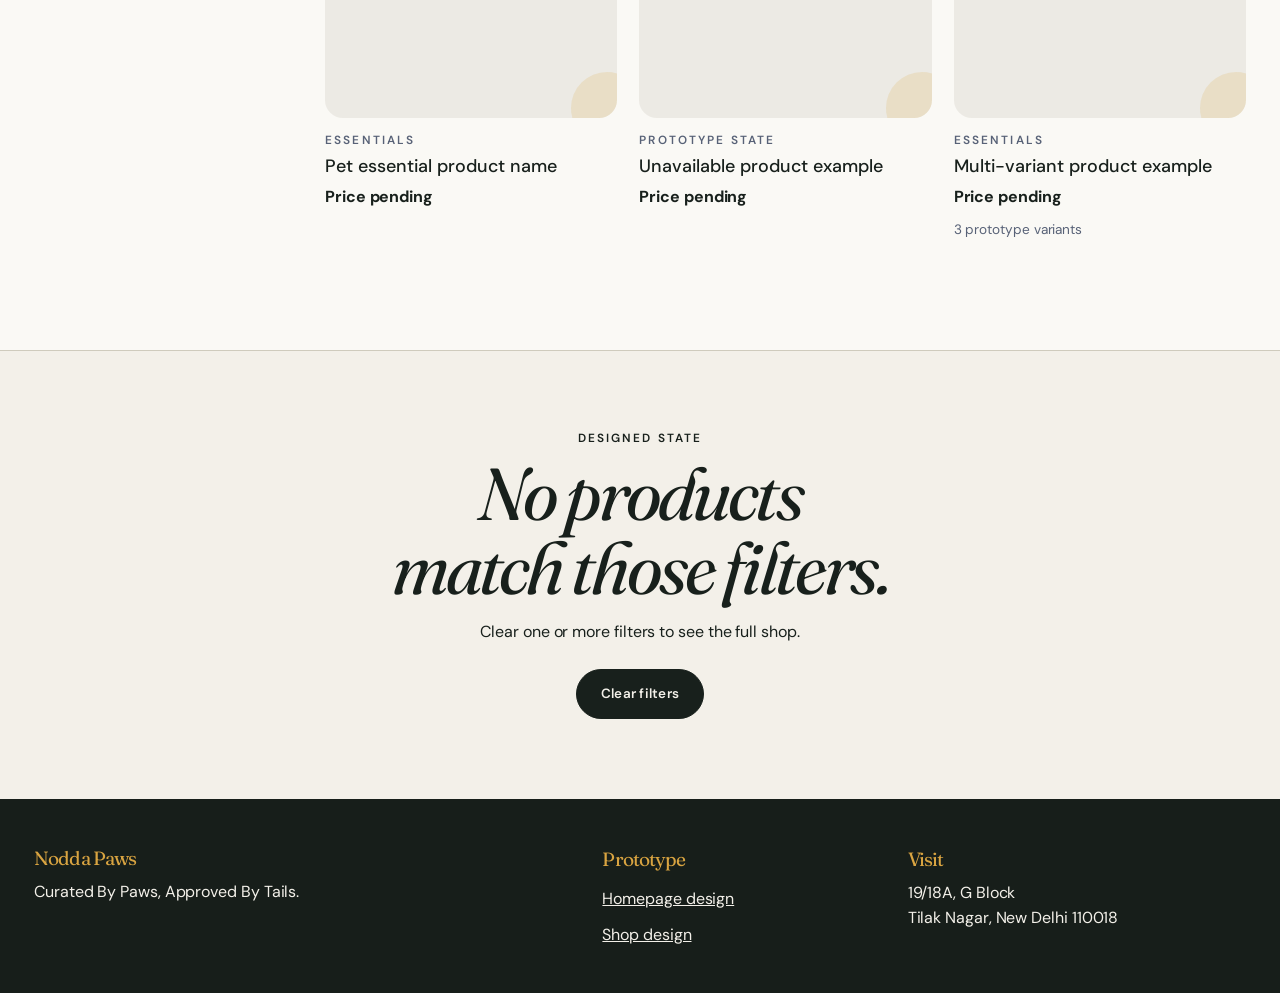
==== commit 67c6dd35: "Refine prototype into premium playful direction" ====
--- a/prototype/shop.html
+++ b/prototype/shop.html
@@ -7,8 +7,8 @@
   <title>Shop — Nodda Paws design prototype</title>
   <link rel="preconnect" href="https://fonts.googleapis.com">
   <link rel="preconnect" href="https://fonts.gstatic.com" crossorigin>
-  <link href="https://fonts.googleapis.com/css2?family=DM+Sans:opsz,wght@9..40,400;9..40,600;9..40,700&family=Fraunces:ital,opsz,wght@1,9..144,600&family=Paytone+One&display=swap" rel="stylesheet">
-  <link rel="stylesheet" href="styles.css">
+  <link href="https://fonts.googleapis.com/css2?family=DM+Sans:opsz,wght@9..40,400;9..40,500;9..40,600&family=Fraunces:ital,opsz,wght@0,9..144,400;0,9..144,500;1,9..144,400&display=swap" rel="stylesheet">
+  <link rel="stylesheet" href="styles.css?v=3">
   <script src="app.js" defer></script>
 </head>
 <body class="catalogue-page">
@@ -18,7 +18,7 @@
   <header class="site-header catalogue-header" data-header>
     <div class="shell header-row">
       <a class="brand" href="index.html" aria-label="Nodda Paws prototype home">
-        <span class="logo-placeholder" aria-hidden="true">Client<br>logo</span>
+        <span class="logo-placeholder" aria-hidden="true">NP</span>
         <span class="brand-name">Nodda Paws</span>
       </a>
       <nav class="desktop-nav" aria-label="Primary navigation">
--- a/prototype/styles.css
+++ b/prototype/styles.css
@@ -11,6 +11,9 @@
   --line: 2.5px solid var(--ink);
   --shadow-sm: 4px 4px 0 var(--ink);
   --shadow-md: 8px 8px 0 var(--ink);
+  --ease-out: cubic-bezier(.23, 1, .32, 1);
+  --ease-in-out: cubic-bezier(.77, 0, .175, 1);
+  --ease-drawer: cubic-bezier(.32, .72, 0, 1);
   --radius: 10px;
   --shell: 1200px;
   --gutter: clamp(18px, 4vw, 34px);
@@ -66,15 +69,13 @@
 .mobile-menu { position: absolute; z-index: 40; top: 100%; left: 0; right: 0; height: calc(100dvh - 62px); padding: 22px var(--gutter) 100px; background: var(--sun); overflow: auto; }
 .mobile-menu a { min-height: 62px; display: flex; align-items: center; border-bottom: 2px solid var(--ink); font: 400 1.8rem/1 var(--display); text-decoration: none; }
 
-.button { min-height: 52px; display: inline-flex; align-items: center; justify-content: center; padding: 0 22px; border: var(--line); border-radius: var(--radius); font-weight: 700; text-align: center; text-decoration: none; box-shadow: var(--shadow-sm); transition: transform 160ms ease, box-shadow 160ms ease; }
-.button:hover { transform: translate(-2px, -2px); box-shadow: 6px 6px 0 var(--ink); }
-.button:active { transform: translate(3px, 3px); box-shadow: 1px 1px 0 var(--ink); }
+.button { min-height: 52px; display: inline-flex; align-items: center; justify-content: center; padding: 0 22px; border: var(--line); border-radius: var(--radius); font-weight: 700; text-align: center; text-decoration: none; box-shadow: var(--shadow-sm); transition: transform 160ms var(--ease-out); }
+.button:active { transform: scale(.97); }
 .button-ink { background: var(--ink); color: var(--cream); }
 .button-paper { background: var(--paper); color: var(--ink); }
 .button-sun { background: var(--sun); color: var(--ink); }
 .button-sky { background: var(--sky); color: var(--ink); }
 .button-outline-light { border-color: var(--cream); background: transparent; color: var(--cream); box-shadow: 4px 4px 0 var(--cream); }
-.button-outline-light:hover { box-shadow: 6px 6px 0 var(--cream); }
 .button-row { display: flex; flex-wrap: wrap; gap: 14px; }
 .text-link { min-height: 44px; display: inline-flex; align-items: center; font-weight: 700; text-underline-offset: 5px; text-decoration-thickness: 2px; }
 
@@ -99,6 +100,49 @@
 .tag { top: 23%; left: -10%; padding: 11px 15px 11px 32px; border-radius: 8px 8px 8px 30px; background: var(--cream); transform: rotate(-8deg); }
 .tag::before { content: ""; position: absolute; left: 11px; top: 50%; width: 10px; height: 10px; margin-top: -5px; border-radius: 50%; background: var(--ink); }
 
+/* The hero is the single signature motion moment. It plays once on page load. */
+.motion-ready .awning { animation: awning-enter 700ms var(--ease-out) both; }
+.motion-ready .hero-copy > * { animation: hero-copy-enter 600ms var(--ease-out) both; }
+.motion-ready .hero-copy > :nth-child(1) { animation-delay: 80ms; }
+.motion-ready .hero-copy > :nth-child(2) { animation-delay: 140ms; }
+.motion-ready .hero-copy > :nth-child(3) { animation-delay: 200ms; }
+.motion-ready .hero-copy > :nth-child(4) { animation-delay: 260ms; }
+.motion-ready .hero-copy > :nth-child(5) { animation-delay: 320ms; }
+.motion-ready .door-frame { animation: door-enter 750ms var(--ease-out) 160ms both; }
+.motion-ready .sticker { animation: sticker-enter 650ms var(--ease-out) 500ms both; }
+.motion-ready .tag { animation: tag-enter 650ms var(--ease-out) 430ms both; }
+.motion-ready .ticker { animation: ticker-enter 550ms var(--ease-out) 400ms both; }
+
+@keyframes awning-enter {
+  from { transform: translateY(-100%); }
+  to { transform: translateY(0); }
+}
+
+@keyframes hero-copy-enter {
+  from { opacity: 0; transform: translateY(16px); }
+  to { opacity: 1; transform: translateY(0); }
+}
+
+@keyframes door-enter {
+  from { opacity: 0; transform: translateY(24px) scale(.97); }
+  to { opacity: 1; transform: translateY(0) scale(1); }
+}
+
+@keyframes sticker-enter {
+  from { opacity: 0; transform: translateY(-14px) rotate(-2deg) scale(.95); }
+  to { opacity: 1; transform: translateY(0) rotate(7deg) scale(1); }
+}
+
+@keyframes tag-enter {
+  from { opacity: 0; transform: translateY(-12px) rotate(-14deg) scale(.95); }
+  to { opacity: 1; transform: translateY(0) rotate(-8deg) scale(1); }
+}
+
+@keyframes ticker-enter {
+  from { opacity: 0; transform: translateY(14px) rotate(-.7deg); }
+  to { opacity: 1; transform: translateY(0) rotate(-.7deg); }
+}
+
 .ticker { position: relative; z-index: 3; margin-top: -4px; overflow: hidden; border-block: 3px solid var(--ink); background: var(--ink); color: var(--sun); box-shadow: 0 6px 0 var(--sky); font: 400 clamp(1.1rem, 2.5vw, 1.55rem)/1 var(--display); white-space: nowrap; transform: rotate(-.7deg); }
 .ticker div { width: max-content; padding: 17px 12px; }
 .ticker b { padding-inline: 17px; color: var(--pink); }
@@ -210,13 +254,39 @@
 
 .mobile-dock { display: none; }
 .search-dialog { width: min(92vw, 620px); padding: 26px; border: 3px solid var(--ink); border-radius: 12px; background: var(--cream); color: var(--ink); box-shadow: 10px 10px 0 var(--ink); }
-.search-dialog::backdrop { background: rgba(10,15,28,.74); }
+.search-dialog[open] { animation: dialog-enter 200ms var(--ease-out) both; }
+.search-dialog::backdrop { background: rgba(10,15,28,.74); animation: backdrop-enter 200ms var(--ease-out) both; }
 .dialog-top { display: flex; align-items: center; justify-content: space-between; gap: 24px; margin-bottom: 24px; }
 .dialog-top h2 { font-size: 2rem; }
 .close-button { min-height: 44px; padding: 0 13px; border: 2px solid var(--ink); border-radius: 7px; background: transparent; cursor: pointer; font-weight: 700; }
 .search-dialog label { display: block; margin-bottom: 8px; font-weight: 700; }
 .search-dialog input { width: 100%; min-height: 52px; padding: 0 14px; border: 2px solid var(--ink); border-radius: 7px; background: var(--paper); font-size: 1rem; }
 .search-dialog p { margin-top: 14px; }
+
+@keyframes dialog-enter {
+  from { opacity: 0; transform: scale(.96); }
+  to { opacity: 1; transform: scale(1); }
+}
+
+@keyframes backdrop-enter {
+  from { opacity: 0; }
+  to { opacity: 1; }
+}
+
+/* One-time reveals bridge long marketing sections without delaying interaction. */
+.motion-ready [data-reveal] {
+  opacity: 0;
+  transform: translateY(18px);
+  transition:
+    opacity 550ms var(--ease-out),
+    transform 550ms var(--ease-out);
+  transition-delay: var(--reveal-delay, 0ms);
+}
+
+.motion-ready [data-reveal][data-visible="true"] {
+  opacity: 1;
+  transform: translateY(0);
+}
 
 /* Catalogue */
 .catalogue-page { background: var(--paper); }
@@ -257,6 +327,16 @@
 .empty-state { max-width: 680px; text-align: center; }
 .empty-state h2 { margin-bottom: 16px; font-family: var(--accent); font-style: italic; }
 .empty-state .button { margin-top: 24px; }
+
+@media (hover: hover) and (pointer: fine) {
+  .button:hover { transform: translate(-2px, -2px); }
+  .product-card, .catalogue-card, .service-card, .reel-card { transition: transform 160ms var(--ease-out); }
+  .product-card:hover, .catalogue-card:hover, .service-card:hover, .reel-card:hover { transform: translateY(-4px); }
+  .product-media, .catalogue-media, .reel-poster { transition: transform 200ms var(--ease-out); }
+  .product-card:hover .product-media,
+  .catalogue-card:hover .catalogue-media,
+  .reel-card:hover .reel-poster { transform: scale(1.01); }
+}
 
 @media (max-width: 980px) {
   .desktop-nav { display: none; }
@@ -356,6 +436,248 @@
 
 @media (prefers-reduced-motion: reduce) {
   html { scroll-behavior: auto; }
-  *, *::before, *::after { scroll-behavior: auto !important; transition-duration: .01ms !important; animation-duration: .01ms !important; animation-iteration-count: 1 !important; }
-}
-
+  .motion-ready .awning,
+  .motion-ready .hero-copy > *,
+  .motion-ready .door-frame,
+  .motion-ready .sticker,
+  .motion-ready .tag,
+  .motion-ready .ticker,
+  .search-dialog[open],
+  .search-dialog::backdrop {
+    animation-name: fade-only;
+    animation-duration: 200ms;
+    animation-delay: 0ms;
+    animation-timing-function: ease;
+  }
+  .motion-ready [data-reveal] {
+    transform: none;
+    transition: opacity 200ms ease;
+  }
+  .motion-ready [data-reveal][data-visible="true"] { transform: none; }
+}
+
+@keyframes fade-only {
+  from { opacity: 0; }
+  to { opacity: 1; }
+}
+
+/* Premium direction — quiet neighbourhood concept store, November 2026. */
+:root {
+  --sun: #b98b58;
+  --sun-soft: #d8c4aa;
+  --sky: #7b8978;
+  --sky-dark: #435246;
+  --ink: #18201c;
+  --cream: #f3f0e9;
+  --paper: #faf9f5;
+  --pink: #8f655b;
+  --mist: #b8beb9;
+  --line: 1px solid rgba(24, 32, 28, .34);
+  --shadow-sm: 0 10px 30px rgba(24, 32, 28, .08);
+  --shadow-md: 0 24px 70px rgba(24, 32, 28, .12);
+  --radius: 2px;
+  --shell: 1280px;
+  --display: "Fraunces", Georgia, serif;
+}
+
+body { color: var(--ink); font-weight: 400; letter-spacing: -.005em; }
+h1, h2, h3 { font-weight: 400; letter-spacing: -.045em; }
+h1 { line-height: .96; }
+h2 { line-height: 1; }
+.fraunces { font-weight: 400; }
+.eyebrow, .meta-label, .product-kicker { font-size: .74rem; font-weight: 600; letter-spacing: .18em; }
+.dark-label, .light-label { padding: 0; border: 0; border-radius: 0; background: none; color: inherit; }
+
+.prototype-bar { min-height: 30px; background: #111713; color: #d9ddd9; font-size: .72rem; font-weight: 500; letter-spacing: .07em; }
+.site-header, .catalogue-header { background: rgba(250, 249, 245, .92); border-bottom: 1px solid rgba(24, 32, 28, .14); backdrop-filter: blur(18px); }
+.header-row { min-height: 76px; }
+.logo-placeholder { width: 40px; height: 40px; border: 1px solid var(--ink); border-radius: 50%; background: var(--ink); color: var(--cream); font: 500 .76rem/1 var(--display); letter-spacing: .06em; }
+.brand-name { font: 500 1.25rem/1 var(--display); letter-spacing: -.02em; }
+.desktop-nav { gap: 8px; }
+.desktop-nav a { padding-inline: 10px; border-radius: 0; font-size: .82rem; font-weight: 500; }
+.desktop-nav a:hover, .desktop-nav a[aria-current="page"] { background: transparent; color: var(--sky-dark); box-shadow: inset 0 -1px var(--sky-dark); }
+.icon-action, .cart-action, .menu-trigger { border: 0; border-radius: 0; font-size: .82rem; font-weight: 500; }
+.icon-action { padding-inline: 8px; }
+.cart-action { padding-inline: 16px; background: var(--ink); }
+.cart-count { background: transparent; color: var(--cream); }
+
+.button { min-height: 50px; padding-inline: 24px; border: 1px solid currentColor; border-radius: 0; box-shadow: none; font-size: .84rem; font-weight: 600; letter-spacing: .02em; }
+.button-sky { background: var(--sky-dark); color: var(--cream); }
+.button-sun { background: #caa879; }
+.button-outline-light { box-shadow: none; }
+.text-link { font-size: .84rem; font-weight: 600; text-decoration-thickness: 1px; }
+
+.hero { min-height: 760px; padding-top: 88px; background: var(--cream); }
+.hero::before { background: linear-gradient(105deg, transparent 45%, rgba(67,82,70,.08)); mask-image: none; }
+.awning { height: 5px; border: 0; background: linear-gradient(90deg, var(--sky-dark) 0 38%, var(--sun) 38% 61%, #8f655b 61%); }
+.awning::after { display: none; }
+.hero-grid { grid-template-columns: minmax(0, 1fr) minmax(390px, .82fr); }
+.hero-copy { padding-bottom: 110px; }
+.hero h1 { max-width: 10.5ch; margin-bottom: 28px; text-shadow: none; }
+.hero h1 span { display: inline; margin: 0; padding: 0; border-radius: 0; background: none; color: var(--sky-dark); text-shadow: none; transform: none; font-style: italic; }
+.hero-intro { max-width: 33rem; margin-bottom: 34px; color: #4e5752; font-size: 1.08rem; font-weight: 400; }
+.rating-badge { margin-top: 30px; padding: 0; border: 0; border-radius: 0; background: none; box-shadow: none; }
+.stars { color: var(--sun); font-size: .72rem; }
+.hero-visual { min-height: 620px; }
+.door-frame { width: min(100%, 430px); height: 580px; padding: 0; border: 0; border-radius: 220px 220px 2px 2px; background: #d8ddd5; box-shadow: 24px 24px 0 #c5b190; overflow: hidden; }
+.door-frame .photo-placeholder { border: 0; border-radius: inherit; }
+.sticker, .tag { display: none; }
+.photo-placeholder { border: 1px solid rgba(24,32,28,.24); background: linear-gradient(145deg, rgba(67,82,70,.08), rgba(185,139,88,.13)), var(--paper); color: #5d655f; font: italic 400 .95rem/1.5 var(--display); }
+.photo-placeholder-dark { background: linear-gradient(145deg, rgba(255,255,255,.05), transparent), #202923; color: var(--cream); }
+
+.ticker { margin: 0; border: 0; border-block: 1px solid rgba(24,32,28,.2); background: var(--paper); color: var(--ink); box-shadow: none; font: 500 .72rem/1 var(--body); letter-spacing: .16em; text-transform: uppercase; transform: none; }
+.ticker div { padding: 17px 12px; }
+.ticker b { color: var(--sun); }
+.practical { padding: 0; background: var(--paper); }
+.practical-grid { border: 0; border-radius: 0; background: transparent; box-shadow: none; }
+.practical-grid > div { min-height: 130px; border-right: 1px solid rgba(24,32,28,.15); }
+.meta-label { color: #6b756f; }
+
+.section { padding-block: clamp(90px, 10vw, 150px); }
+.shop-preview, .community { background: var(--paper); }
+.collection-banner { margin-bottom: 58px; padding: clamp(34px, 6vw, 68px); border: 0; border-radius: 0; background: #39473d; color: var(--cream); box-shadow: none; }
+.collection-banner h3 { color: var(--cream); text-shadow: none; }
+.product-grid { gap: 34px; }
+.product-card:nth-child(2), .service-card.stepped { margin-top: 0; }
+.product-media, .catalogue-media { border: 0; border-radius: 0; background: #eceae4; }
+.product-info { padding-top: 20px; }
+.product-info h3, .catalogue-card h3 { font-weight: 500; }
+.chip-row span, .size-preview span { min-height: 32px; border: 1px solid rgba(24,32,28,.3); border-radius: 0; font-weight: 500; }
+
+.poster-blue { background: #28352e; color: var(--cream); }
+.poster-blue::before { background: linear-gradient(135deg, rgba(255,255,255,.04), transparent); mask-image: none; }
+.service-grid { gap: 1px; background: rgba(243,240,233,.22); }
+.service-card { min-height: 430px; padding: 36px; border: 0; border-radius: 0; background: #f3f0e9; color: var(--ink); box-shadow: none; }
+.service-word { margin-bottom: 50px; color: #718077; font: italic 400 clamp(2.2rem, 4vw, 4rem)/1 var(--display); -webkit-text-stroke: 0; }
+.photo-placeholder-tall { border: 0; border-radius: 0; box-shadow: 18px 18px 0 #c7d0c7; transform: none; }
+.photo-placeholder-tall .tape { bottom: 24px; border: 0; background: rgba(250,249,245,.9); font-weight: 400; }
+.plain-list li::before { content: "—"; color: var(--sun); }
+
+.feed-section { background: #171e1a; }
+.reel-rail { gap: 18px; }
+.reel-poster { min-height: 500px; border: 0; border-radius: 0; box-shadow: none; }
+.play-button { width: 62px; height: 62px; border: 1px solid rgba(255,255,255,.5); background: rgba(250,249,245,.92); font-weight: 500; }
+.notice-section { background: #d7c7b0; }
+.offer-ticket { padding: 42px; border: 0; border-radius: 0; background: var(--paper); color: var(--ink); box-shadow: none; }
+.offer-ticket::before { display: none; }
+.status-label { padding: 6px 9px; border: 1px solid rgba(24,32,28,.3); border-radius: 0; background: transparent; font-size: .7rem; font-weight: 600; }
+.light-link { color: var(--sky-dark); }
+.polaroid { border: 0; box-shadow: var(--shadow-md); }
+.polaroid-large { transform: none; }
+.polaroid-small { transform: translate(8px, 8px); }
+.tape-strip { display: none; }
+.accordion { border-top: 1px solid rgba(24,32,28,.25); }
+.accordion details { border-bottom: 1px solid rgba(24,32,28,.25); }
+.accordion summary { font-family: var(--body); font-weight: 500; }
+.accordion summary::after { border: 1px solid rgba(24,32,28,.35); border-radius: 50%; background: transparent; font-weight: 400; }
+.visit-section, .site-footer { background: #171e1a; }
+.map-placeholder { border: 1px solid rgba(243,240,233,.45); border-radius: 0; box-shadow: none; }
+.footer-display { font-style: italic; -webkit-text-stroke: 1px rgba(255,255,255,.2); }
+
+.search-dialog { border: 0; border-radius: 0; background: var(--paper); box-shadow: 0 30px 100px rgba(0,0,0,.25); }
+.close-button, .search-dialog input, .filter-trigger, .filter-close, .sort-control select { border-width: 1px; border-radius: 0; }
+.catalogue-hero { padding-block: clamp(80px, 10vw, 130px); border-bottom: 1px solid rgba(24,32,28,.18); background: var(--cream); }
+.catalogue-hero h1 { font-style: normal; font-weight: 400; }
+.catalogue-note { border-left: 1px solid var(--sun); background: transparent; }
+.catalogue-toolbar { top: 76px; border-bottom: 1px solid rgba(24,32,28,.16); }
+.card-badge { border: 0; border-radius: 0; background: rgba(250,249,245,.92); font-weight: 600; }
+.card-badge.sold-out { background: var(--ink); }
+.swatch { border-color: rgba(24,32,28,.4); }
+
+@media (hover: hover) and (pointer: fine) {
+  .button:hover { transform: translateY(-2px); }
+  .product-card:hover, .catalogue-card:hover, .service-card:hover, .reel-card:hover { transform: translateY(-2px); }
+  .product-card:hover .product-media, .catalogue-card:hover .catalogue-media, .reel-card:hover .reel-poster { transform: scale(1.005); }
+}
+
+@media (max-width: 720px) {
+  .header-row { min-height: 66px; }
+  .mobile-menu { background: var(--paper); }
+  .mobile-menu a { border-bottom: 1px solid rgba(24,32,28,.18); font-size: 1.55rem; }
+  .hero { padding-top: 72px; }
+  .hero-grid { grid-template-columns: minmax(0, 1fr); }
+  .hero-copy { min-width: 0; padding-bottom: 42px; }
+  .hero h1 { max-width: 9ch; font-size: clamp(3.25rem, 14vw, 4.35rem); }
+  .hero-intro { max-width: 31rem; }
+  .hero-visual { min-height: 460px; }
+  .door-frame { width: 280px; height: 410px; padding: 0; border: 0; border-radius: 150px 150px 2px 2px; box-shadow: 14px 14px 0 #c5b190; }
+  .practical-grid { box-shadow: none; }
+  .practical-grid > div, .practical-grid > div:nth-child(-n+2), .practical-grid > div:nth-child(2) { border-bottom: 1px solid rgba(24,32,28,.15); }
+  .collection-banner { box-shadow: none; }
+  .service-card { min-height: 330px; box-shadow: none; }
+  .service-word { font-size: 2.6rem; }
+  .reel-poster { min-height: 470px; }
+  .map-placeholder { box-shadow: none; }
+  .mobile-dock { border-top: 1px solid rgba(255,255,255,.15); background: #111713; }
+  .mobile-dock a, .mobile-dock button { background: #111713; }
+  .mobile-dock > :first-child { background: #caa879; }
+  .catalogue-toolbar { top: 66px; }
+}
+
+/* Premium-playful balance: Noddy warmth without returning to cartoon UI. */
+:root {
+  --sun: #d9a441;
+  --sun-soft: #f0d79b;
+  --sky: #87a88b;
+  --sky-dark: #3f5b49;
+  --pink: #d77b67;
+  --radius: 14px;
+}
+
+.logo-placeholder { border: 0; background: var(--sun); color: var(--ink); }
+.site-header::after { content: ""; position: absolute; left: 0; right: 0; bottom: -1px; height: 2px; background: linear-gradient(90deg, var(--sky-dark) 0 38%, var(--sun) 38% 61%, var(--pink) 61%); }
+.desktop-nav a:hover, .desktop-nav a[aria-current="page"] { color: var(--sky-dark); box-shadow: inset 0 -2px var(--sun); }
+.cart-action { border-radius: 999px; }
+.cart-count { color: var(--sun-soft); }
+
+.button { border-radius: 999px; }
+.button-ink { border-color: var(--ink); }
+.button-paper { background: rgba(250,249,245,.9); }
+.button-sun { background: var(--sun); }
+
+.hero::after { content: ""; position: absolute; z-index: -1; left: -7vw; bottom: -14vw; width: 34vw; aspect-ratio: 1; border-radius: 43% 57% 52% 48%; background: rgba(217,164,65,.13); transform: rotate(18deg); }
+.hero h1 span { position: relative; color: var(--sky-dark); }
+.hero h1 span::after { content: ""; position: absolute; z-index: -1; left: -.04em; right: -.04em; bottom: .02em; height: .18em; border-radius: 50%; background: var(--sun-soft); transform: rotate(-1deg); }
+.door-frame { box-shadow: 24px 24px 0 var(--sun-soft); }
+.sticker { display: block; top: 15%; right: -3%; padding: 10px 15px; border: 0; border-radius: 999px; background: var(--pink); color: #fffaf4; box-shadow: 0 12px 28px rgba(24,32,28,.14); font-size: .72rem; font-weight: 600; letter-spacing: .12em; }
+.tag { display: none; }
+.rating-badge { padding: 9px 13px; border-radius: 999px; background: rgba(250,249,245,.8); }
+
+.ticker { border-color: rgba(24,32,28,.12); background: var(--sun-soft); }
+.ticker b { color: var(--pink); }
+.practical-grid > div:first-child { background: rgba(135,168,139,.1); }
+.practical-grid > div:nth-child(2) { background: rgba(217,164,65,.08); }
+.practical-grid > div:nth-child(3) { background: rgba(215,123,103,.07); }
+
+.collection-banner { border-radius: 24px; background: var(--sky-dark); overflow: hidden; }
+.product-media, .catalogue-media { border-radius: 18px; }
+.product-media::after, .catalogue-media::after { content: ""; position: absolute; right: -26px; bottom: -26px; width: 72px; height: 72px; border-radius: 50%; background: rgba(217,164,65,.18); }
+.chip-row span, .size-preview span { border-radius: 999px; }
+.service-grid { gap: 16px; background: transparent; }
+.service-card { border-radius: 20px; }
+.service-card:nth-child(1) { background: #f3e3ca; }
+.service-card:nth-child(2) { background: #dfe9df; }
+.service-card:nth-child(3) { background: #efdcd6; }
+.service-word { color: var(--sky-dark); }
+.service-card:nth-child(1) .service-word { color: #ad7426; }
+.service-card:nth-child(3) .service-word { color: #a75e50; }
+.photo-placeholder-tall { border-radius: 24px 24px 48% 24px; box-shadow: 18px 18px 0 #dce7dc; }
+.photo-placeholder-tall .tape { border-radius: 999px; background: var(--sun-soft); }
+.reel-poster { border-radius: 20px; }
+.play-button { border-radius: 50%; background: var(--sun-soft); }
+.offer-ticket { border-radius: 20px; }
+.status-label { border-radius: 999px; background: #efdcd6; }
+.polaroid { border-radius: 18px; overflow: hidden; }
+.accordion summary::after { border-color: rgba(24,32,28,.25); background: var(--sun-soft); }
+.map-placeholder { border-radius: 24px; }
+.search-dialog { border-radius: 22px; }
+.close-button, .search-dialog input, .filter-trigger, .filter-close, .sort-control select { border-radius: 12px; }
+.card-badge { border-radius: 999px; background: var(--sun-soft); }
+
+@media (max-width: 720px) {
+  .door-frame { box-shadow: 14px 14px 0 var(--sun-soft); }
+  .sticker { display: block; right: 0; top: 10%; }
+  .service-grid { gap: 14px; }
+  .rating-badge { width: fit-content; }
+}
+
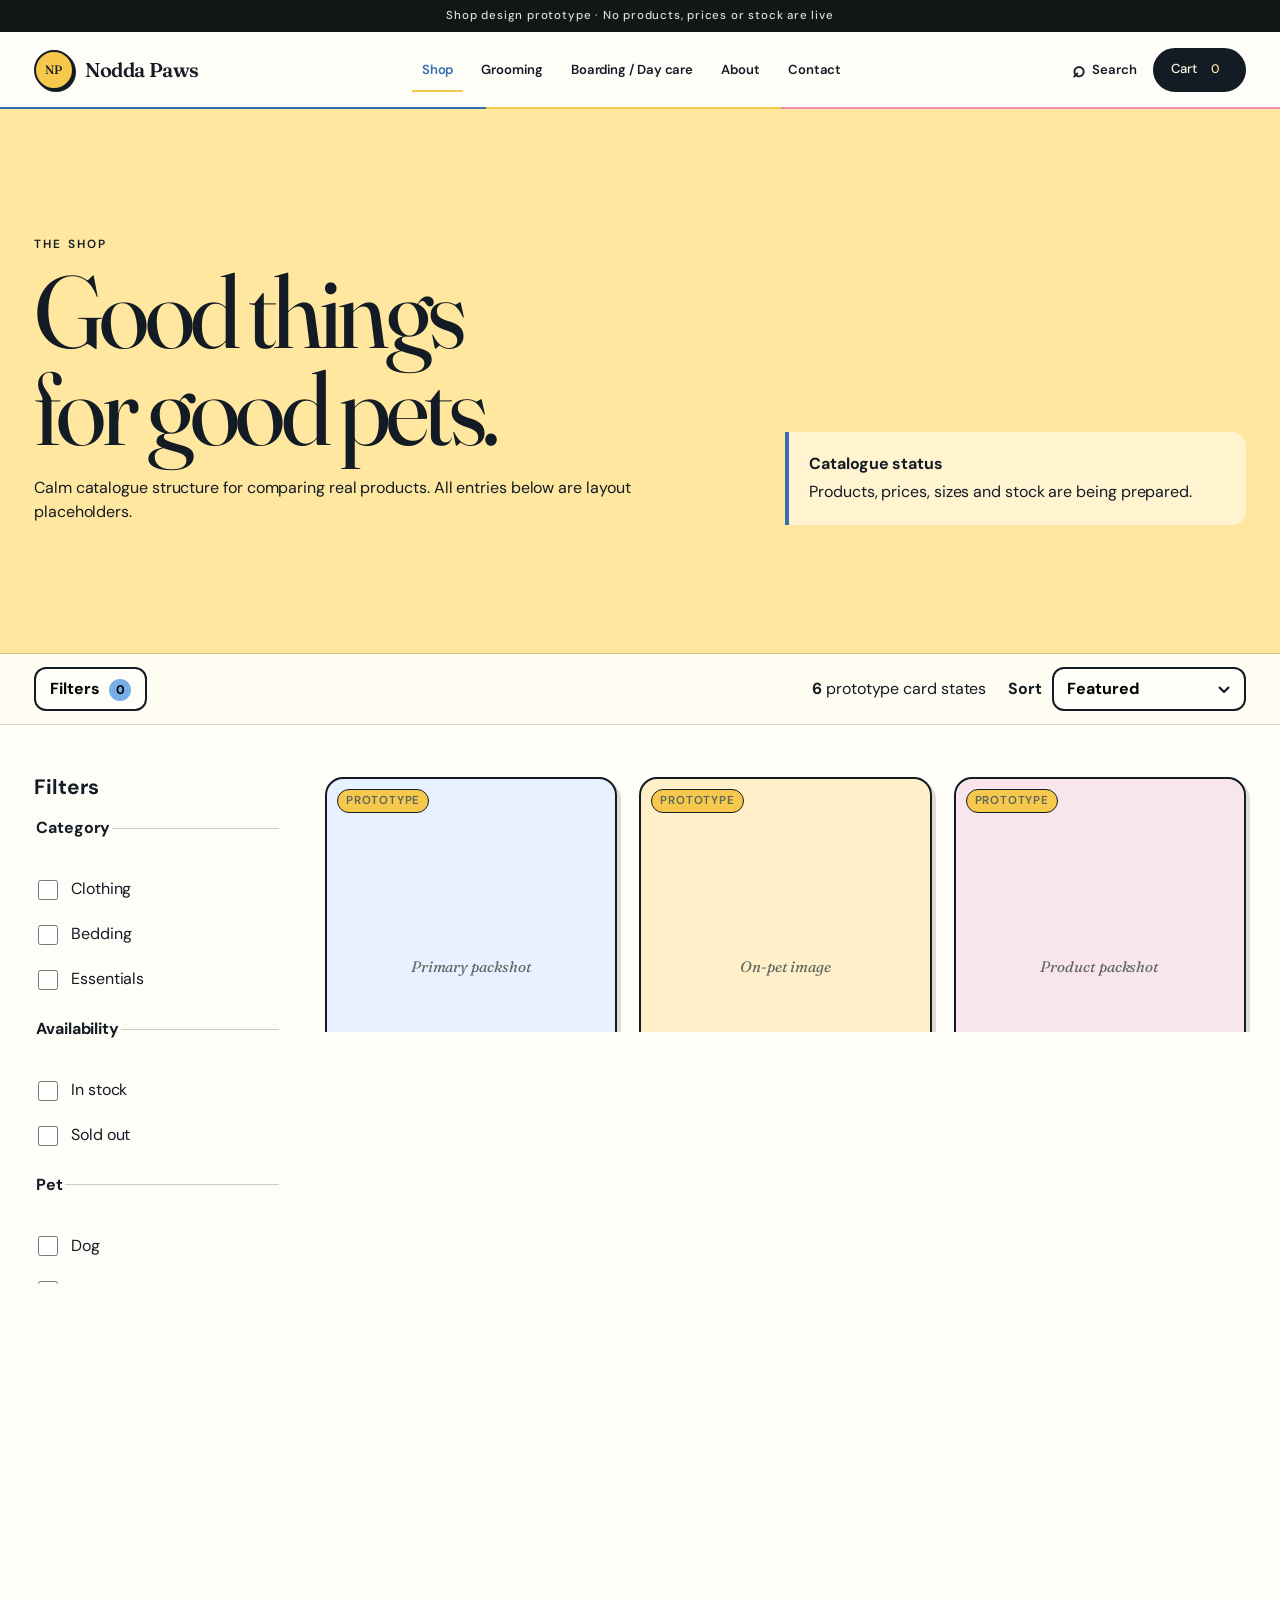
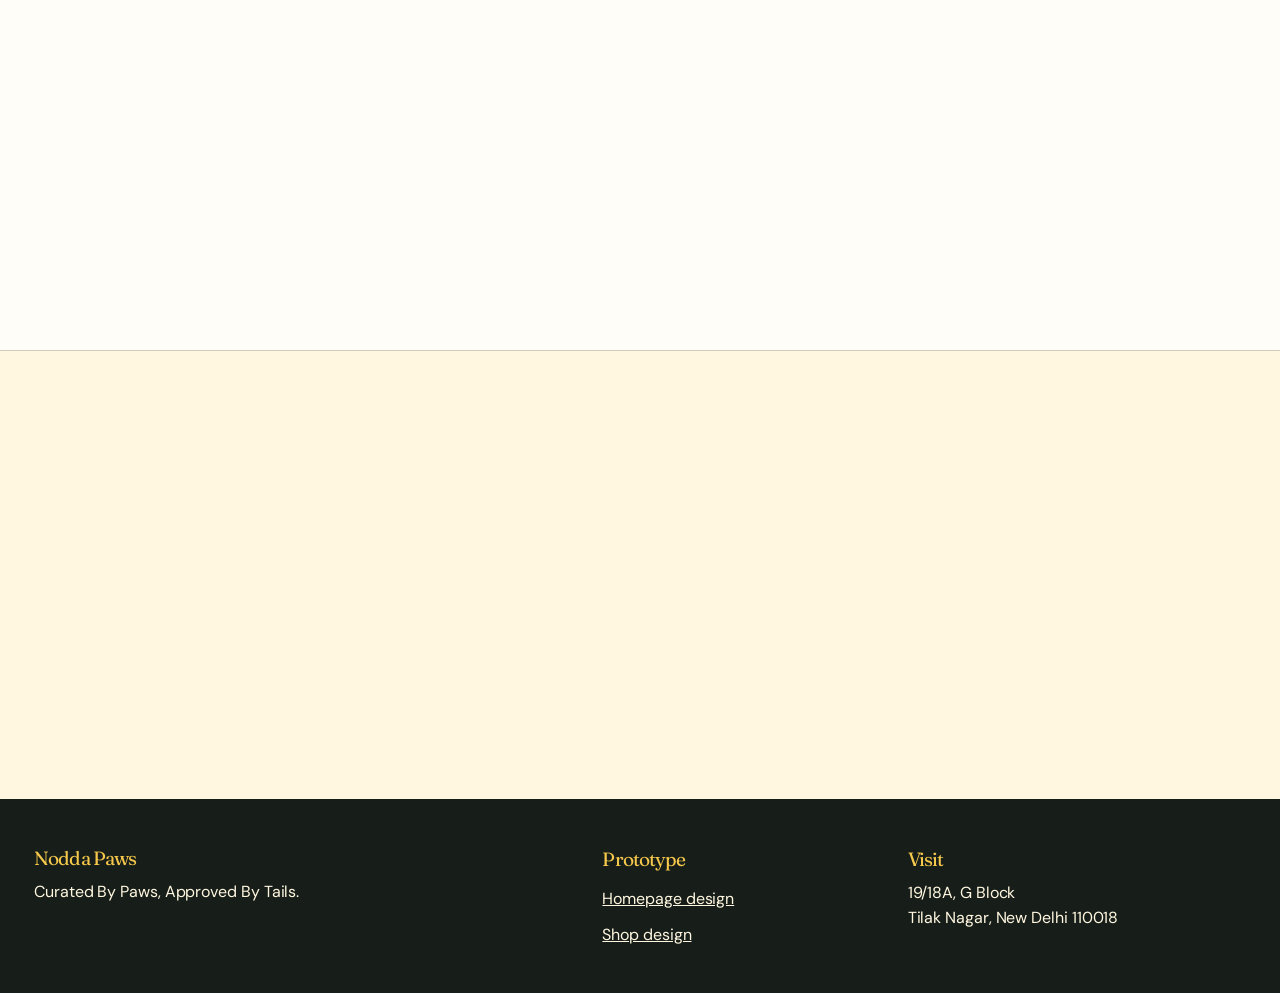
==== commit ba208915: "Lean visual direction toward playful premium" ====
--- a/prototype/shop.html
+++ b/prototype/shop.html
@@ -8,7 +8,7 @@
   <link rel="preconnect" href="https://fonts.googleapis.com">
   <link rel="preconnect" href="https://fonts.gstatic.com" crossorigin>
   <link href="https://fonts.googleapis.com/css2?family=DM+Sans:opsz,wght@9..40,400;9..40,500;9..40,600&family=Fraunces:ital,opsz,wght@0,9..144,400;0,9..144,500;1,9..144,400&display=swap" rel="stylesheet">
-  <link rel="stylesheet" href="styles.css?v=3">
+  <link rel="stylesheet" href="styles.css?v=4">
   <script src="app.js" defer></script>
 </head>
 <body class="catalogue-page">
--- a/prototype/styles.css
+++ b/prototype/styles.css
@@ -681,3 +681,91 @@
   .rating-badge { width: fit-content; }
 }
 
+/* Playful-premium v2: character first, polish in the composition. */
+:root {
+  --sun: #f6c84b;
+  --sun-soft: #ffe7a0;
+  --sky: #78aee8;
+  --sky-dark: #356fae;
+  --pink: #ee8ead;
+  --cream: #fff7df;
+  --paper: #fffdf7;
+  --ink: #131b25;
+  --line: 2px solid var(--ink);
+  --shadow-sm: 4px 4px 0 var(--ink);
+}
+
+.site-header, .catalogue-header { background: rgba(255,253,247,.94); }
+.logo-placeholder { border: 2px solid var(--ink); background: var(--sun); box-shadow: 2px 2px 0 var(--ink); }
+.brand-name { font-weight: 600; }
+.desktop-nav a { font-weight: 600; }
+.cart-action { border: 2px solid var(--ink); background: var(--ink); }
+.icon-action, .menu-trigger { font-weight: 600; }
+
+.button { border: 2px solid var(--ink); box-shadow: var(--shadow-sm); font-weight: 700; }
+.button-paper { color: var(--ink); }
+.button-sun { color: var(--ink); }
+.button-outline-light { border-color: var(--cream); box-shadow: 4px 4px 0 var(--cream); }
+
+.hero { background: var(--sun); }
+.hero::before { background: radial-gradient(circle, rgba(19,27,37,.12) 1.2px, transparent 1.4px) 0 0 / 19px 19px; mask-image: linear-gradient(115deg, transparent 30%, black); }
+.hero::after { width: 38vw; background: rgba(255,247,223,.5); }
+.awning { height: 9px; background: linear-gradient(90deg, var(--sky-dark) 0 36%, var(--cream) 36% 39%, var(--pink) 39% 64%, var(--cream) 64% 67%, var(--sky-dark) 67%); }
+.hero h1 span { display: inline-block; padding-inline: .08em; border-radius: 10px; background: var(--sky); color: var(--cream); font-style: italic; text-shadow: 2px 2px 0 var(--ink); transform: rotate(-1deg); }
+.hero h1 span::after { display: none; }
+.hero-intro { color: var(--ink); font-weight: 500; }
+.door-frame { border: 5px solid var(--ink); border-bottom: 0; background: var(--sky); box-shadow: 10px 10px 0 var(--cream), 14px 14px 0 var(--ink); }
+.sticker { border: 2px solid var(--ink); background: var(--pink); color: var(--ink); box-shadow: var(--shadow-sm); font-weight: 700; }
+.rating-badge { border: 2px solid var(--ink); background: var(--cream); box-shadow: 3px 3px 0 var(--ink); }
+.stars { color: #c86e37; }
+
+.ticker { border-block: 2px solid var(--ink); background: var(--ink); color: var(--sun); }
+.ticker b { color: var(--pink); }
+.practical { background: var(--cream); }
+.practical-grid { margin-block: 30px; border: 2px solid var(--ink); border-radius: 18px; background: var(--paper); box-shadow: 6px 6px 0 var(--sky); overflow: hidden; }
+.practical-grid > div { border-right: 1px dashed rgba(19,27,37,.55); }
+
+.collection-banner { border: 2px solid var(--ink); background: var(--sky); color: var(--ink); box-shadow: 7px 7px 0 var(--ink); }
+.collection-banner h3 { color: var(--cream); text-shadow: 2px 2px 0 var(--ink); }
+.product-media, .catalogue-media { border: 2px solid var(--ink); box-shadow: 4px 4px 0 rgba(19,27,37,.14); }
+.product-card:nth-child(3n + 1) .product-media, .catalogue-card:nth-child(3n + 1) .catalogue-media { background-color: #e8f1ff; }
+.product-card:nth-child(3n + 2) .product-media, .catalogue-card:nth-child(3n + 2) .catalogue-media { background-color: #fff0c9; }
+.product-card:nth-child(3n + 3) .product-media, .catalogue-card:nth-child(3n + 3) .catalogue-media { background-color: #f9e5ec; }
+
+.poster-blue { background: var(--sky); color: var(--ink); }
+.poster-blue::before { background: radial-gradient(circle, rgba(255,247,223,.25) 1.4px, transparent 1.6px) 0 0 / 20px 20px; }
+.light-heading { color: var(--ink); }
+.service-card { border: 2px solid var(--ink); box-shadow: 6px 6px 0 var(--ink); }
+.service-card:nth-child(1) { background: var(--cream); }
+.service-card:nth-child(2) { background: #e5f0ff; }
+.service-card:nth-child(3) { background: #ffe8ef; }
+.service-word { font-weight: 500; }
+.photo-placeholder-tall { border: 2px solid var(--ink); box-shadow: 9px 9px 0 var(--sky); }
+.photo-placeholder-tall .tape { border: 2px solid var(--ink); box-shadow: 3px 3px 0 var(--ink); }
+.feed-section { background: var(--ink); }
+.reel-poster { border: 2px solid var(--cream); box-shadow: 5px 5px 0 var(--pink); }
+.play-button { border: 2px solid var(--ink); box-shadow: 3px 3px 0 var(--ink); }
+.notice-section { background: var(--sun); }
+.offer-ticket { border: 2px solid var(--ink); background: var(--sky-dark); color: var(--cream); box-shadow: 6px 6px 0 var(--ink); }
+.status-label { border: 2px solid var(--ink); background: var(--sun); color: var(--ink); }
+.light-link { color: var(--sun-soft); }
+.polaroid { border: 8px solid var(--paper); box-shadow: 7px 7px 0 var(--sky); }
+.accordion summary::after { border: 2px solid var(--ink); background: var(--sun); }
+.map-placeholder { border: 2px solid var(--cream); box-shadow: 7px 7px 0 var(--sun); }
+.catalogue-hero { background: var(--sun-soft); }
+.catalogue-note { border-left: 4px solid var(--sky-dark); background: rgba(255,253,247,.55); border-radius: 0 14px 14px 0; }
+.filter-trigger, .sort-control select { border: 2px solid var(--ink); background-color: var(--paper); }
+.card-badge { border: 1.5px solid var(--ink); background: var(--sun); }
+
+@media (hover: hover) and (pointer: fine) {
+  .button:hover { transform: translate(-2px, -2px); box-shadow: 6px 6px 0 var(--ink); }
+}
+
+@media (max-width: 720px) {
+  .hero h1 span { border-radius: 7px; text-shadow: 1px 1px 0 var(--ink); }
+  .door-frame { border-width: 4px; box-shadow: 7px 7px 0 var(--cream), 10px 10px 0 var(--ink); }
+  .practical-grid { margin-block: 22px; box-shadow: 4px 4px 0 var(--sky); }
+  .collection-banner, .service-card { box-shadow: 4px 4px 0 var(--ink); }
+  .mobile-dock > :first-child { background: var(--sun); }
+}
+
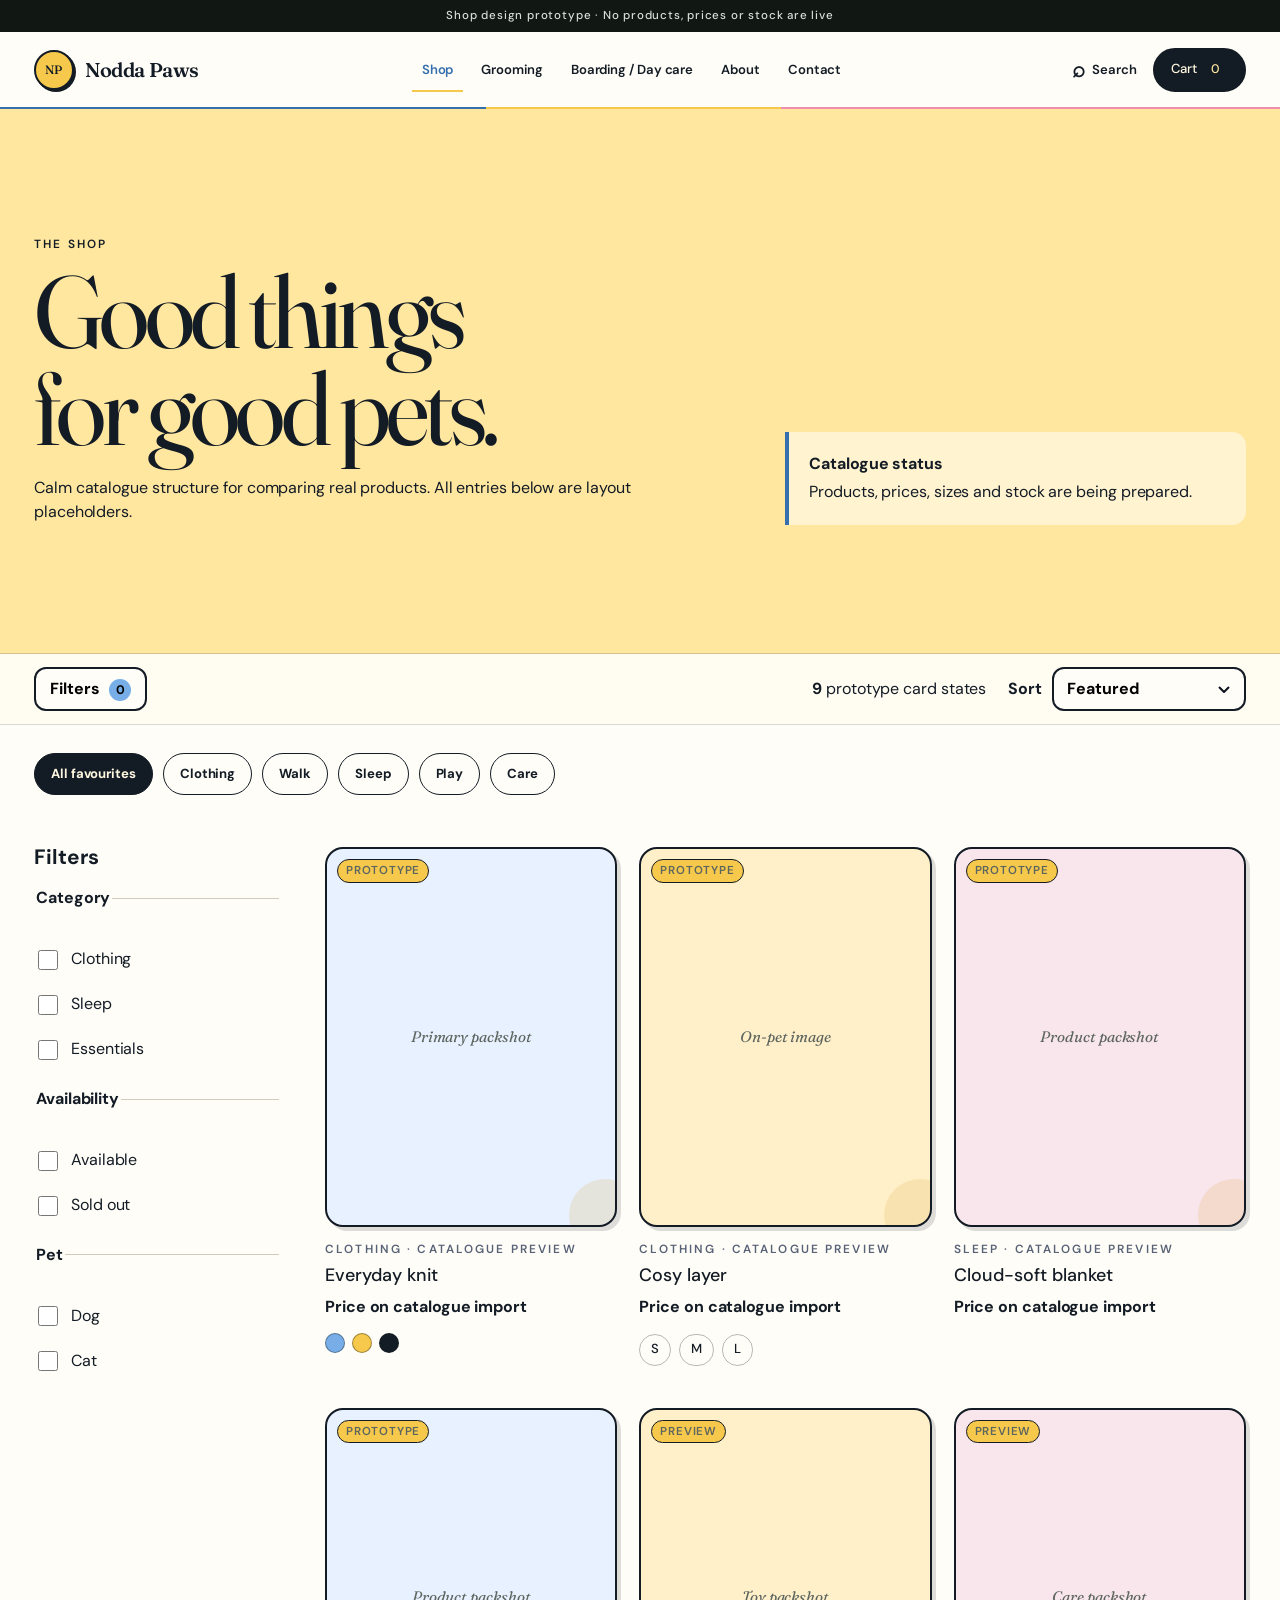
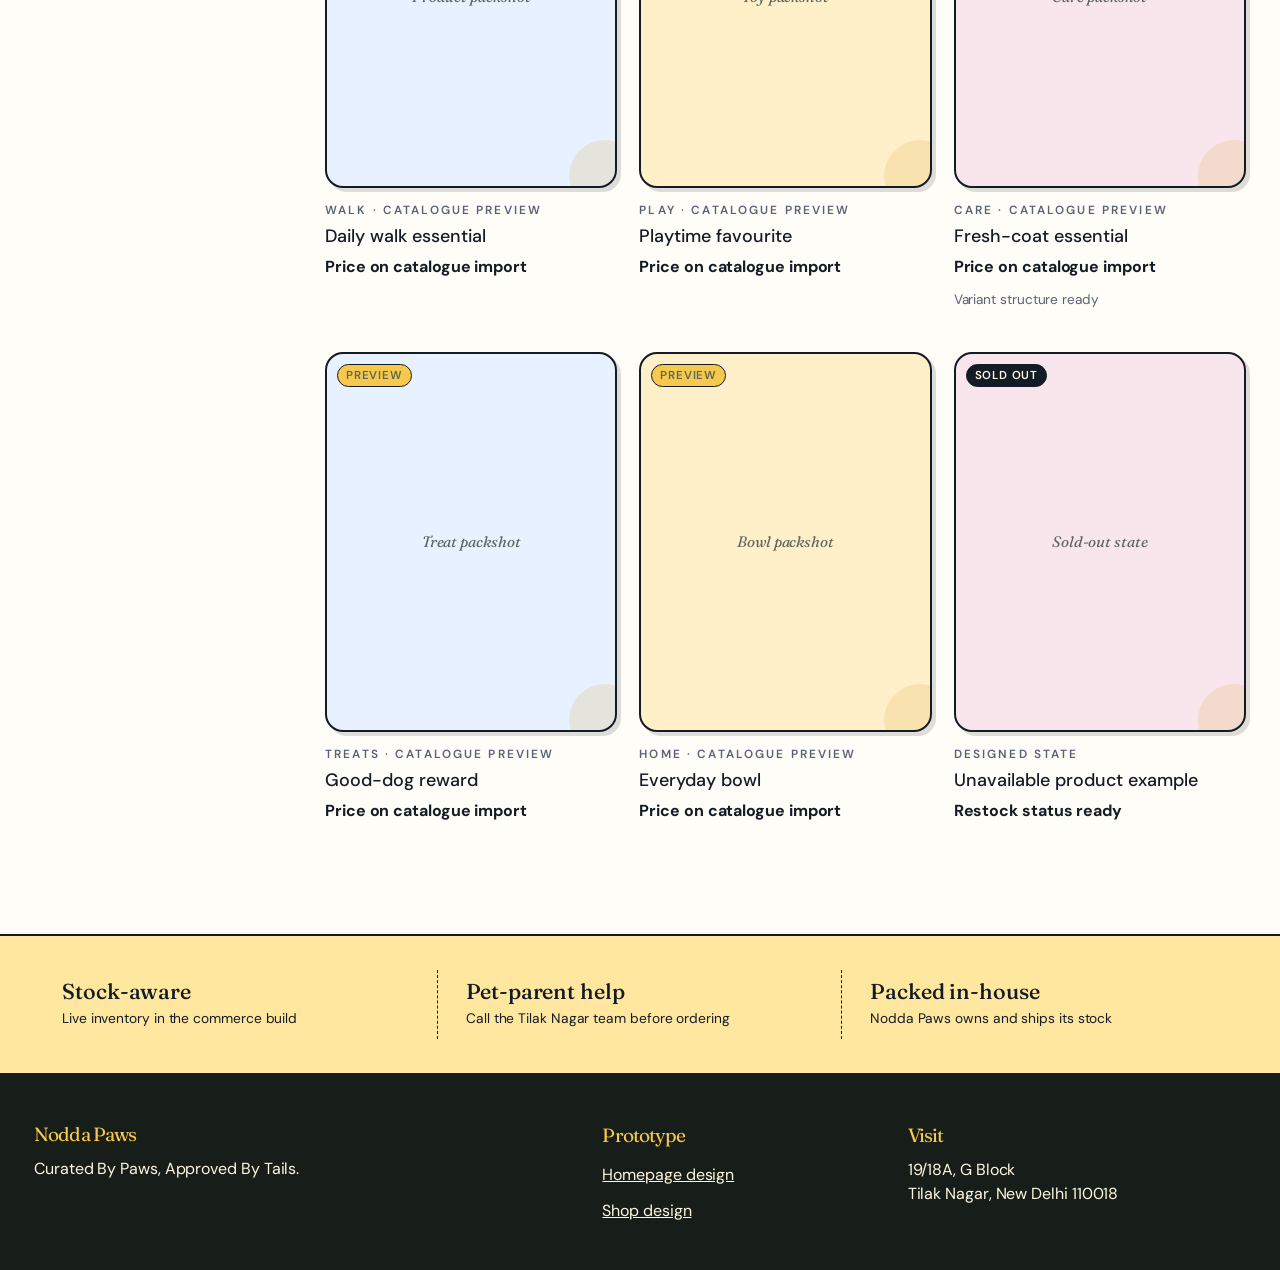
==== commit 61e311b6: "Complete storefront catalogue and Noddy loader" ====
--- a/prototype/shop.html
+++ b/prototype/shop.html
@@ -8,10 +8,19 @@
   <link rel="preconnect" href="https://fonts.googleapis.com">
   <link rel="preconnect" href="https://fonts.gstatic.com" crossorigin>
   <link href="https://fonts.googleapis.com/css2?family=DM+Sans:opsz,wght@9..40,400;9..40,500;9..40,600&family=Fraunces:ital,opsz,wght@0,9..144,400;0,9..144,500;1,9..144,400&display=swap" rel="stylesheet">
-  <link rel="stylesheet" href="styles.css?v=4">
-  <script src="app.js" defer></script>
+  <link rel="stylesheet" href="styles.css?v=5">
+  <script src="app.js?v=2" defer></script>
 </head>
 <body class="catalogue-page">
+  <div class="site-loader" data-site-loader role="status" aria-live="polite" aria-label="Nodda Paws is loading">
+    <div class="noddy-loader" aria-hidden="true">
+      <span class="noddy-ear noddy-ear-left"></span>
+      <span class="noddy-ear noddy-ear-right"></span>
+      <span class="noddy-face"><i></i><i></i><b></b></span>
+      <span class="noddy-paw"><i></i><i></i><i></i><b></b></span>
+    </div>
+    <p><strong>Noddy is fetching the good stuff</strong><span>Curated by paws. Approved by tails.</span></p>
+  </div>
   <a class="skip-link" href="#main">Skip to content</a>
   <div class="prototype-bar" role="note">Shop design prototype · No products, prices or stock are live</div>
 
@@ -69,24 +78,33 @@
       </div>
     </section>
 
+    <nav class="category-rail shell" aria-label="Shop by category">
+      <a href="#all" aria-current="page">All favourites</a>
+      <a href="#clothing">Clothing</a>
+      <a href="#walk">Walk</a>
+      <a href="#sleep">Sleep</a>
+      <a href="#play">Play</a>
+      <a href="#care">Care</a>
+    </nav>
+
     <div class="shell shop-layout">
       <aside class="filter-panel" id="filter-panel" aria-label="Product filters">
         <div class="filter-heading"><h2>Filters</h2><button class="filter-close" type="button">Close</button></div>
         <fieldset>
           <legend>Category</legend>
-          <label><input type="checkbox"> Clothing</label>
-          <label><input type="checkbox"> Bedding</label>
-          <label><input type="checkbox"> Essentials</label>
+          <label><input type="checkbox" value="clothing" data-filter="category"> Clothing</label>
+          <label><input type="checkbox" value="sleep" data-filter="category"> Sleep</label>
+          <label><input type="checkbox" value="essentials" data-filter="category"> Essentials</label>
         </fieldset>
         <fieldset>
           <legend>Availability</legend>
-          <label><input type="checkbox"> In stock</label>
-          <label><input type="checkbox"> Sold out</label>
+          <label><input type="checkbox" value="available" data-filter="availability"> Available</label>
+          <label><input type="checkbox" value="sold-out" data-filter="availability"> Sold out</label>
         </fieldset>
         <fieldset>
           <legend>Pet</legend>
-          <label><input type="checkbox"> Dog</label>
-          <label><input type="checkbox"> Cat</label>
+          <label><input type="checkbox" value="dog" data-filter="pet"> Dog</label>
+          <label><input type="checkbox" value="cat" data-filter="pet"> Cat</label>
         </fieldset>
         <button class="button button-ink apply-filters" type="button">Apply prototype filters</button>
       </aside>
@@ -94,41 +112,61 @@
       <section class="catalogue-results" aria-labelledby="results-title">
         <h2 class="visually-hidden" id="results-title">Prototype products</h2>
         <div class="catalogue-grid">
-          <article class="catalogue-card">
+          <article class="catalogue-card" id="all" data-category="clothing" data-availability="available" data-pet="dog cat">
             <div class="catalogue-media photo-placeholder"><span>Primary packshot</span><span class="card-badge">Prototype</span></div>
             <div class="catalogue-card-info">
-              <p class="product-kicker">Clothing</p><h3>Winter sweater product name</h3><p class="product-price">Price pending</p>
+              <p class="product-kicker">Clothing · Catalogue preview</p><h3>Everyday knit</h3><p class="product-price">Price on catalogue import</p>
               <div class="swatches" aria-label="Colour options"><span class="swatch swatch-sky"></span><span class="swatch swatch-sun"></span><span class="swatch swatch-ink"></span></div>
             </div>
           </article>
-          <article class="catalogue-card">
+          <article class="catalogue-card" id="clothing" data-category="clothing" data-availability="available" data-pet="dog">
             <div class="catalogue-media photo-placeholder"><span>On-pet image</span><span class="card-badge">Prototype</span></div>
             <div class="catalogue-card-info">
-              <p class="product-kicker">Clothing</p><h3>Second clothing product</h3><p class="product-price">Price pending</p>
+              <p class="product-kicker">Clothing · Catalogue preview</p><h3>Cosy layer</h3><p class="product-price">Price on catalogue import</p>
               <div class="size-preview"><span>S</span><span>M</span><span>L</span></div>
             </div>
           </article>
-          <article class="catalogue-card">
+          <article class="catalogue-card" id="sleep" data-category="sleep" data-availability="available" data-pet="dog cat">
             <div class="catalogue-media photo-placeholder"><span>Product packshot</span><span class="card-badge">Prototype</span></div>
-            <div class="catalogue-card-info"><p class="product-kicker">Bedding</p><h3>Cosy blanket product name</h3><p class="product-price">Price pending</p></div>
+            <div class="catalogue-card-info"><p class="product-kicker">Sleep · Catalogue preview</p><h3>Cloud-soft blanket</h3><p class="product-price">Price on catalogue import</p></div>
           </article>
-          <article class="catalogue-card">
+          <article class="catalogue-card" id="walk" data-category="essentials" data-availability="available" data-pet="dog">
             <div class="catalogue-media photo-placeholder"><span>Product packshot</span><span class="card-badge">Prototype</span></div>
-            <div class="catalogue-card-info"><p class="product-kicker">Essentials</p><h3>Pet essential product name</h3><p class="product-price">Price pending</p></div>
+            <div class="catalogue-card-info"><p class="product-kicker">Walk · Catalogue preview</p><h3>Daily walk essential</h3><p class="product-price">Price on catalogue import</p></div>
           </article>
-          <article class="catalogue-card sold-out-card">
+          <article class="catalogue-card" id="play" data-category="essentials" data-availability="available" data-pet="dog cat">
+            <div class="catalogue-media photo-placeholder"><span>Toy packshot</span><span class="card-badge">Preview</span></div>
+            <div class="catalogue-card-info"><p class="product-kicker">Play · Catalogue preview</p><h3>Playtime favourite</h3><p class="product-price">Price on catalogue import</p></div>
+          </article>
+          <article class="catalogue-card" id="care" data-category="essentials" data-availability="available" data-pet="dog cat">
+            <div class="catalogue-media photo-placeholder"><span>Care packshot</span><span class="card-badge">Preview</span></div>
+            <div class="catalogue-card-info"><p class="product-kicker">Care · Catalogue preview</p><h3>Fresh-coat essential</h3><p class="product-price">Price on catalogue import</p><p class="variant-note">Variant structure ready</p></div>
+          </article>
+          <article class="catalogue-card" data-category="essentials" data-availability="available" data-pet="dog cat">
+            <div class="catalogue-media photo-placeholder"><span>Treat packshot</span><span class="card-badge">Preview</span></div>
+            <div class="catalogue-card-info"><p class="product-kicker">Treats · Catalogue preview</p><h3>Good-dog reward</h3><p class="product-price">Price on catalogue import</p></div>
+          </article>
+          <article class="catalogue-card" data-category="essentials" data-availability="available" data-pet="dog cat">
+            <div class="catalogue-media photo-placeholder"><span>Bowl packshot</span><span class="card-badge">Preview</span></div>
+            <div class="catalogue-card-info"><p class="product-kicker">Home · Catalogue preview</p><h3>Everyday bowl</h3><p class="product-price">Price on catalogue import</p></div>
+          </article>
+          <article class="catalogue-card sold-out-card" data-category="clothing" data-availability="sold-out" data-pet="dog">
             <div class="catalogue-media photo-placeholder"><span>Sold-out state</span><span class="card-badge sold-out">Sold out</span></div>
-            <div class="catalogue-card-info"><p class="product-kicker">Prototype state</p><h3>Unavailable product example</h3><p class="product-price">Price pending</p></div>
-          </article>
-          <article class="catalogue-card">
-            <div class="catalogue-media photo-placeholder"><span>Variant image</span><span class="card-badge">Prototype</span></div>
-            <div class="catalogue-card-info"><p class="product-kicker">Essentials</p><h3>Multi-variant product example</h3><p class="product-price">Price pending</p><p class="variant-note">3 prototype variants</p></div>
+            <div class="catalogue-card-info"><p class="product-kicker">Designed state</p><h3>Unavailable product example</h3><p class="product-price">Restock status ready</p></div>
           </article>
         </div>
       </section>
     </div>
 
-    <section class="catalogue-empty-preview">
+    <section class="shop-assurance">
+      <div class="shell assurance-grid">
+        <div><strong>Stock-aware</strong><span>Live inventory in the commerce build</span></div>
+        <div><strong>Pet-parent help</strong><span>Call the Tilak Nagar team before ordering</span></div>
+        <div><strong>Packed in-house</strong><span>Nodda Paws owns and ships its stock</span></div>
+      </div>
+    </section>
+
+    <section class="catalogue-empty-preview" data-empty-state hidden>
       <div class="shell empty-state">
         <p class="eyebrow">Designed state</p>
         <h2>No products match those filters.</h2>
--- a/prototype/styles.css
+++ b/prototype/styles.css
@@ -23,6 +23,7 @@
 }
 
 * { box-sizing: border-box; }
+[hidden] { display: none !important; }
 html { scroll-behavior: smooth; }
 body { margin: 0; background: var(--paper); color: var(--ink); font: 400 1rem/1.55 var(--body); }
 body.menu-open { overflow: hidden; }
@@ -769,3 +770,73 @@
   .mobile-dock > :first-child { background: var(--sun); }
 }
 
+/* Noddy first-visit loader: rare delight, then out of the way for the session. */
+.site-loader { position: fixed; z-index: 2000; inset: 0; display: grid; place-content: center; justify-items: center; gap: 28px; padding: 24px; background: var(--sun); color: var(--ink); transition: opacity 380ms var(--ease-out), transform 380ms var(--ease-out); }
+.site-loader[data-leaving="true"] { opacity: 0; transform: translateY(-2%); pointer-events: none; }
+.site-loader p { display: grid; gap: 5px; text-align: center; }
+.site-loader p strong { font: 500 clamp(1.65rem, 4vw, 2.7rem)/1 var(--display); letter-spacing: -.04em; }
+.site-loader p span { font-size: .78rem; font-weight: 700; letter-spacing: .14em; text-transform: uppercase; }
+.noddy-loader { position: relative; width: 168px; height: 158px; animation: noddy-breathe 900ms var(--ease-in-out) infinite alternate; }
+.noddy-face { position: absolute; left: 24px; top: 24px; width: 120px; height: 112px; border: 4px solid var(--ink); border-radius: 50% 50% 46% 46%; background: var(--cream); box-shadow: 7px 7px 0 var(--sky); }
+.noddy-ear { position: absolute; z-index: -1; top: 4px; width: 58px; height: 82px; border: 4px solid var(--ink); background: var(--pink); }
+.noddy-ear-left { left: 6px; border-radius: 70% 35% 60% 40%; transform: rotate(-25deg); }
+.noddy-ear-right { right: 6px; border-radius: 35% 70% 40% 60%; transform: rotate(25deg); }
+.noddy-face i { position: absolute; top: 43px; width: 10px; height: 14px; border-radius: 50%; background: var(--ink); }
+.noddy-face i:first-child { left: 31px; }
+.noddy-face i:nth-child(2) { right: 31px; }
+.noddy-face b { position: absolute; left: 50%; top: 66px; width: 30px; height: 22px; border-radius: 50% 50% 55% 55%; background: var(--ink); transform: translateX(-50%); }
+.noddy-face b::after { content: ""; position: absolute; left: 50%; top: 18px; width: 26px; height: 14px; border-bottom: 3px solid var(--ink); border-radius: 50%; transform: translateX(-50%); }
+.noddy-paw { position: absolute; right: -16px; bottom: -8px; width: 54px; height: 51px; transform: rotate(10deg); animation: noddy-wave 540ms var(--ease-in-out) 2 alternate; transform-origin: 20% 80%; }
+.noddy-paw i, .noddy-paw b { position: absolute; border: 3px solid var(--ink); background: var(--sky); }
+.noddy-paw i { width: 17px; height: 20px; border-radius: 50%; }
+.noddy-paw i:nth-child(1) { left: 1px; top: 10px; }
+.noddy-paw i:nth-child(2) { left: 18px; top: 0; }
+.noddy-paw i:nth-child(3) { right: 0; top: 11px; }
+.noddy-paw b { left: 11px; bottom: 0; width: 36px; height: 29px; border-radius: 50% 50% 46% 46%; }
+
+@keyframes noddy-breathe { from { transform: translateY(3px) scale(.985); } to { transform: translateY(-3px) scale(1); } }
+@keyframes noddy-wave { from { transform: rotate(4deg); } to { transform: rotate(22deg); } }
+
+.reputation { background: #ffe8ef; }
+.reputation-grid { display: grid; grid-template-columns: .85fr 1.15fr; align-items: center; gap: clamp(42px, 8vw, 110px); }
+.rating-panel { padding: clamp(30px, 5vw, 52px); border: 2px solid var(--ink); border-radius: 28px; background: var(--sun); box-shadow: 8px 8px 0 var(--ink); }
+.rating-lockup { display: flex; align-items: center; gap: 20px; margin: 20px 0; }
+.rating-lockup > strong { font: 500 clamp(4rem, 9vw, 7rem)/.8 var(--display); }
+.rating-lockup span { display: grid; gap: 6px; font-weight: 700; }
+.rating-lockup b { color: #bb572e; letter-spacing: .08em; }
+.rating-source { margin-bottom: 24px; font-size: .85rem; }
+.reputation-copy h2 { margin-bottom: 24px; }
+.proof-grid { display: grid; grid-template-columns: repeat(3, 1fr); gap: 10px; margin-top: 34px; }
+.proof-grid div { min-height: 118px; display: flex; flex-direction: column; justify-content: space-between; padding: 18px; border: 2px solid var(--ink); border-radius: 16px; background: var(--paper); }
+.proof-grid strong { font: 500 1.35rem/1.1 var(--display); }
+.proof-grid span { font-size: .78rem; font-weight: 700; text-transform: uppercase; letter-spacing: .08em; }
+
+.category-rail { display: flex; gap: 10px; padding-top: 28px; overflow-x: auto; scrollbar-width: none; }
+.category-rail::-webkit-scrollbar { display: none; }
+.category-rail a { min-height: 42px; display: inline-flex; align-items: center; flex: 0 0 auto; padding: 0 16px; border: 1.5px solid var(--ink); border-radius: 999px; background: var(--paper); font-size: .82rem; font-weight: 700; text-decoration: none; }
+.category-rail a[aria-current="page"] { background: var(--ink); color: var(--cream); }
+.shop-assurance { padding: 34px 0; border-block: 2px solid var(--ink); background: var(--sun-soft); }
+.assurance-grid { display: grid; grid-template-columns: repeat(3, 1fr); }
+.assurance-grid div { display: grid; gap: 4px; padding: 10px 28px; border-right: 1px dashed var(--ink); }
+.assurance-grid div:last-child { border-right: 0; }
+.assurance-grid strong { font: 500 1.35rem/1.1 var(--display); }
+.assurance-grid span { font-size: .86rem; }
+
+@media (max-width: 720px) {
+  .site-loader { gap: 22px; }
+  .noddy-loader { transform: scale(.88); }
+  .reputation-grid { grid-template-columns: 1fr; }
+  .proof-grid { grid-template-columns: 1fr; }
+  .proof-grid div { min-height: 92px; }
+  .rating-lockup { align-items: flex-end; }
+  .assurance-grid { grid-template-columns: 1fr; }
+  .assurance-grid div { border-right: 0; border-bottom: 1px dashed var(--ink); }
+  .assurance-grid div:last-child { border-bottom: 0; }
+}
+
+@media (prefers-reduced-motion: reduce) {
+  .noddy-loader, .noddy-paw { animation-name: fade-only; animation-duration: 200ms; }
+  .site-loader { transition: opacity 200ms ease; }
+  .site-loader[data-leaving="true"] { transform: none; }
+}
+
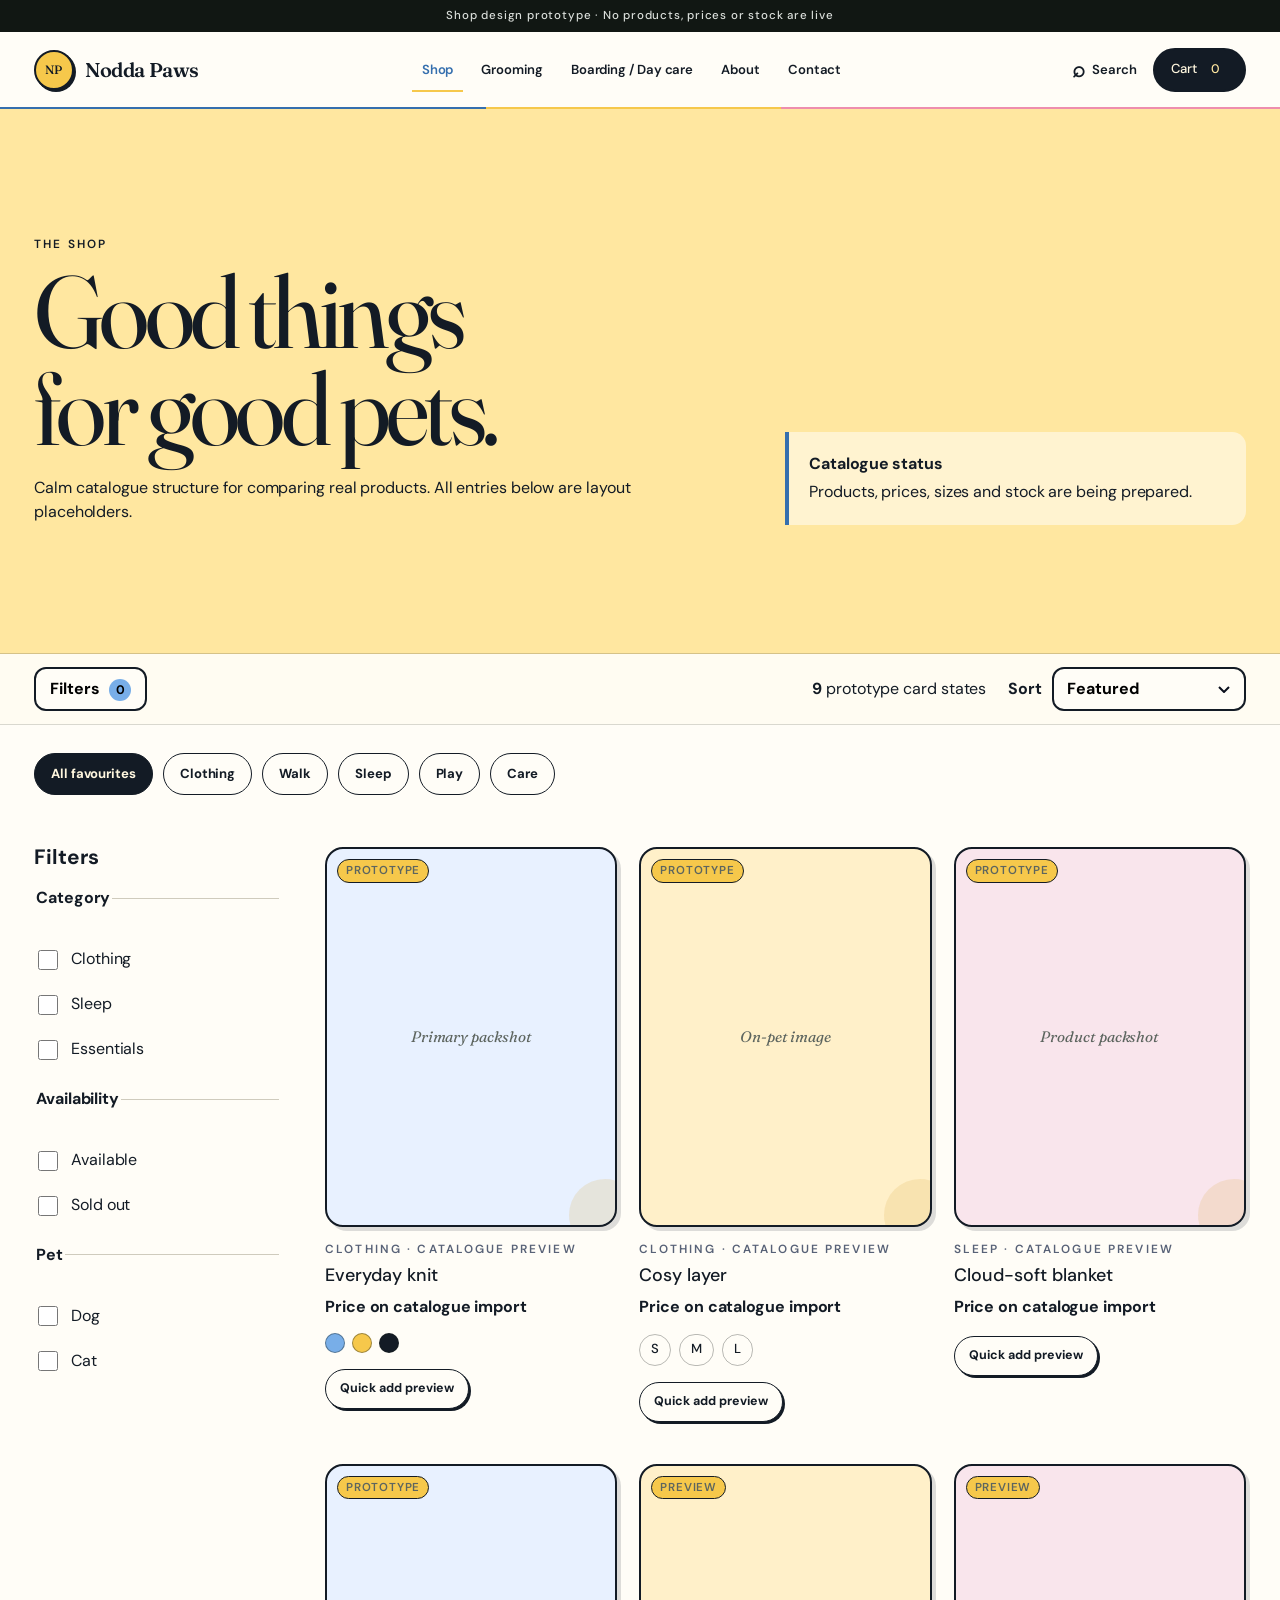
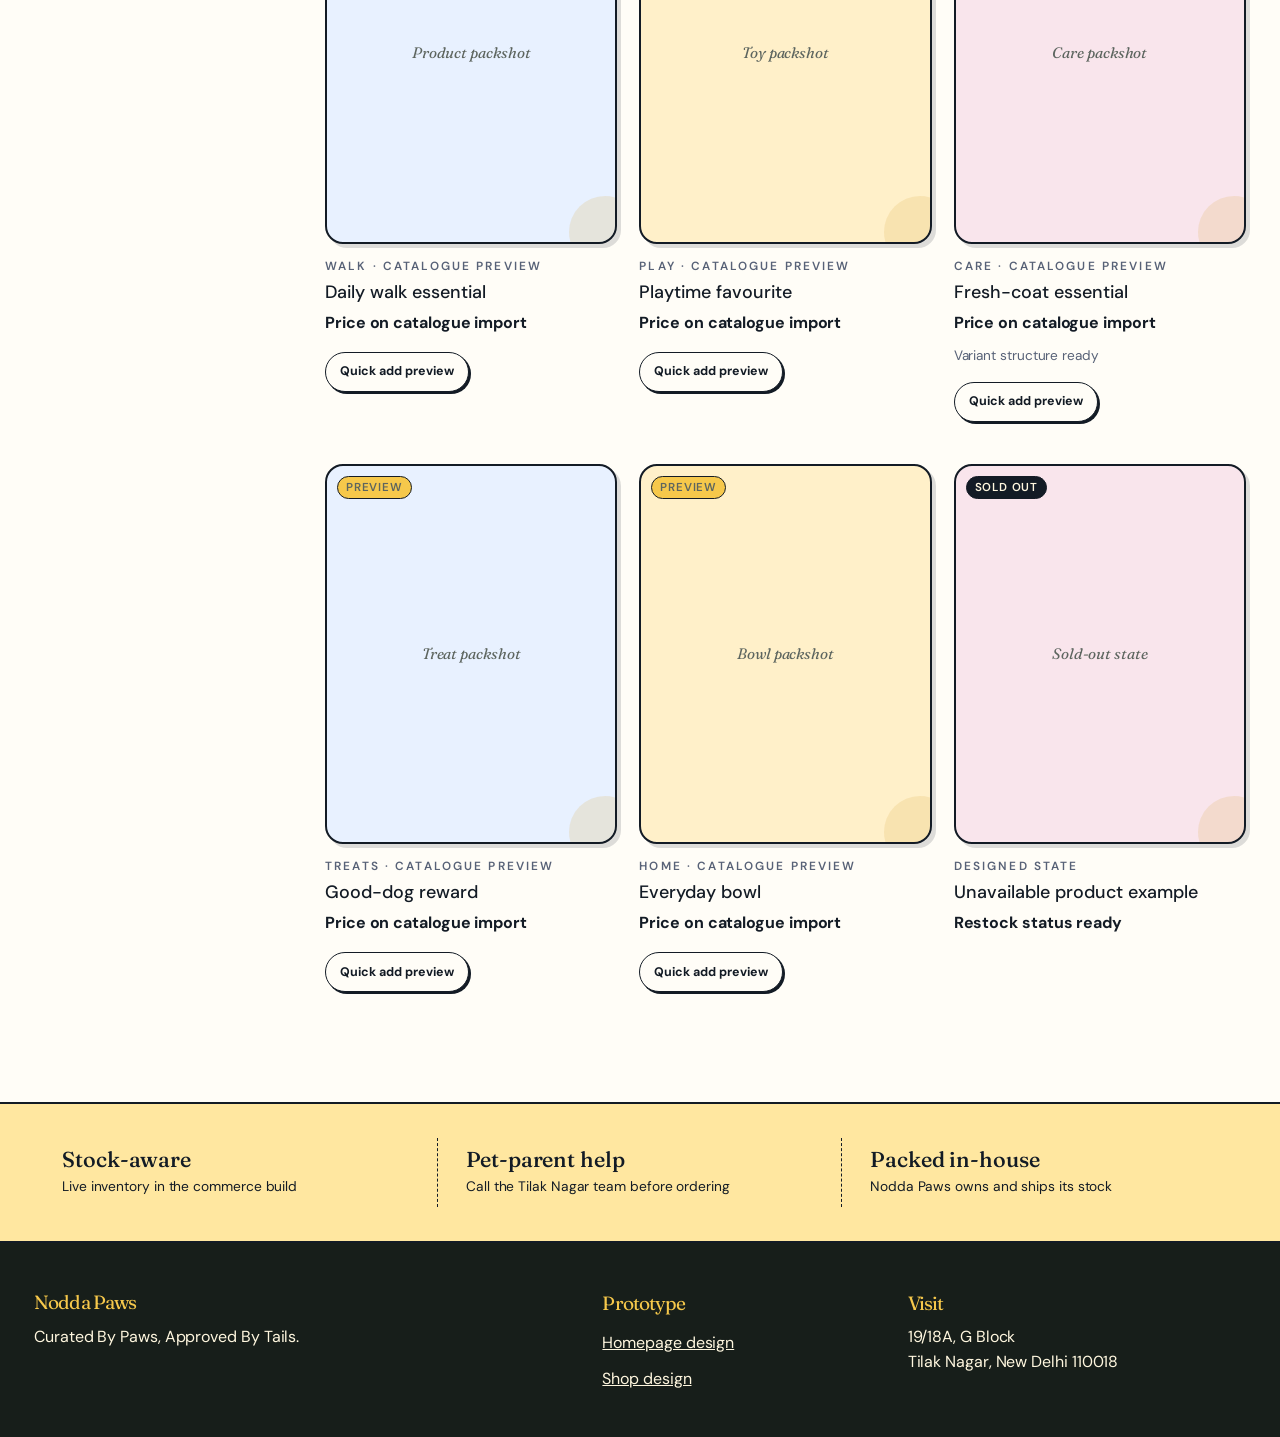
==== commit a838be3a: "Complete storefront search and basket flows" ====
--- a/prototype/shop.html
+++ b/prototype/shop.html
@@ -8,8 +8,8 @@
   <link rel="preconnect" href="https://fonts.googleapis.com">
   <link rel="preconnect" href="https://fonts.gstatic.com" crossorigin>
   <link href="https://fonts.googleapis.com/css2?family=DM+Sans:opsz,wght@9..40,400;9..40,500;9..40,600&family=Fraunces:ital,opsz,wght@0,9..144,400;0,9..144,500;1,9..144,400&display=swap" rel="stylesheet">
-  <link rel="stylesheet" href="styles.css?v=5">
-  <script src="app.js?v=2" defer></script>
+  <link rel="stylesheet" href="styles.css?v=6">
+  <script src="app.js?v=3" defer></script>
 </head>
 <body class="catalogue-page">
   <div class="site-loader" data-site-loader role="status" aria-live="polite" aria-label="Nodda Paws is loading">
@@ -66,7 +66,7 @@
     <section class="catalogue-toolbar" aria-label="Product controls">
       <div class="shell toolbar-row">
         <button class="filter-trigger" type="button" aria-expanded="false" aria-controls="filter-panel">Filters <span class="filter-count">0</span></button>
-        <p><strong>6</strong> prototype card states</p>
+        <p><strong>9</strong> prototype card states</p>
         <label class="sort-control">Sort
           <select>
             <option>Featured</option>
--- a/prototype/styles.css
+++ b/prototype/styles.css
@@ -840,3 +840,54 @@
   .site-loader[data-leaving="true"] { transform: none; }
 }
 
+/* Search and basket complete the frontend commerce contract. */
+.search-results { display: grid; gap: 8px; margin-top: 22px; }
+.search-summary { margin: 0 0 4px !important; color: #586277; font-size: .82rem; font-weight: 700; letter-spacing: .08em; text-transform: uppercase; }
+.search-result { min-height: 64px; display: grid; gap: 3px; padding: 11px 14px; border: 1.5px solid var(--ink); border-radius: 12px; background: var(--paper); color: var(--ink); text-align: left; cursor: pointer; }
+.search-result span { color: #586277; font-size: .7rem; font-weight: 700; letter-spacing: .08em; text-transform: uppercase; }
+.search-result strong { font: 500 1.05rem/1.2 var(--display); }
+.search-empty { padding: 18px; border-radius: 12px; background: var(--sun-soft); }
+.quick-add { min-height: 40px; margin-top: 16px; padding: 0 14px; border: 1.5px solid var(--ink); border-radius: 999px; background: var(--paper); color: var(--ink); font-size: .78rem; font-weight: 700; cursor: pointer; box-shadow: 2px 2px 0 var(--ink); transition: transform 140ms var(--ease-out), box-shadow 140ms var(--ease-out); }
+
+.cart-drawer { width: min(100%, 520px); max-width: none; height: 100dvh; max-height: none; margin: 0 0 0 auto; padding: 0; border: 0; background: var(--paper); color: var(--ink); box-shadow: -20px 0 70px rgba(19,27,37,.22); }
+.cart-drawer[open] { display: grid; grid-template-rows: auto 1fr auto; animation: drawer-enter 320ms var(--ease-drawer) both; }
+.cart-drawer::backdrop { background: rgba(19,27,37,.58); animation: backdrop-enter 200ms var(--ease-out) both; }
+.cart-drawer-head { display: flex; align-items: center; justify-content: space-between; gap: 24px; padding: 26px; border-bottom: 2px solid var(--ink); background: var(--sun); }
+.cart-drawer-head .eyebrow { margin-bottom: 5px; }
+.cart-drawer-head h2 { font-size: clamp(2rem, 5vw, 3.2rem); }
+.cart-lines { padding: 22px 26px; overflow: auto; }
+.cart-empty { min-height: 360px; display: grid; place-content: center; justify-items: center; gap: 10px; text-align: center; }
+.cart-empty > span { width: 74px; height: 74px; display: grid; place-items: center; border: 2px solid var(--ink); border-radius: 50%; background: var(--pink); font-size: 2.4rem; box-shadow: 5px 5px 0 var(--ink); }
+.cart-empty h3 { margin-top: 14px; }
+.cart-line { display: grid; grid-template-columns: 72px 1fr auto; gap: 15px; align-items: start; padding: 18px 0; border-bottom: 1px dashed rgba(19,27,37,.4); }
+.cart-thumb { width: 72px; aspect-ratio: 1; display: grid; place-items: center; border: 2px solid var(--ink); border-radius: 16px; background: var(--sky); font: 600 1rem/1 var(--display); }
+.cart-line p { color: #586277; font-size: .72rem; font-weight: 700; letter-spacing: .08em; text-transform: uppercase; }
+.cart-line h3 { margin: 3px 0 12px; font: 500 1.1rem/1.2 var(--display); }
+.quantity-control { width: fit-content; display: grid; grid-template-columns: 34px 36px 34px; border: 1.5px solid var(--ink); border-radius: 999px; overflow: hidden; }
+.quantity-control button, .quantity-control span { min-height: 34px; display: grid; place-items: center; border: 0; background: var(--paper); }
+.quantity-control button { cursor: pointer; font-weight: 700; }
+.cart-remove { border: 0; background: transparent; color: #6b4350; font-size: .75rem; font-weight: 700; text-decoration: underline; cursor: pointer; }
+.cart-drawer-foot { display: grid; gap: 12px; padding: 22px 26px 28px; border-top: 2px solid var(--ink); background: var(--cream); }
+.cart-drawer-foot p { display: flex; justify-content: space-between; gap: 20px; font-size: .85rem; }
+.cart-drawer-foot p strong { text-align: right; }
+.cart-drawer-foot .button:disabled { opacity: .55; cursor: not-allowed; }
+.cart-drawer-foot small { color: #586277; text-align: center; }
+
+@keyframes drawer-enter { from { opacity: 0; transform: translateX(100%); } to { opacity: 1; transform: translateX(0); } }
+
+@media (hover: hover) and (pointer: fine) {
+  .quick-add:hover { transform: translate(-1px, -1px); box-shadow: 3px 3px 0 var(--ink); }
+  .search-result:hover { background: var(--sun-soft); }
+}
+
+@media (max-width: 720px) {
+  .cart-drawer { width: 100%; }
+  .cart-line { grid-template-columns: 62px 1fr; }
+  .cart-thumb { width: 62px; }
+  .cart-remove { grid-column: 2; justify-self: start; }
+}
+
+@media (prefers-reduced-motion: reduce) {
+  .cart-drawer[open] { animation-name: fade-only; animation-duration: 200ms; }
+}
+
